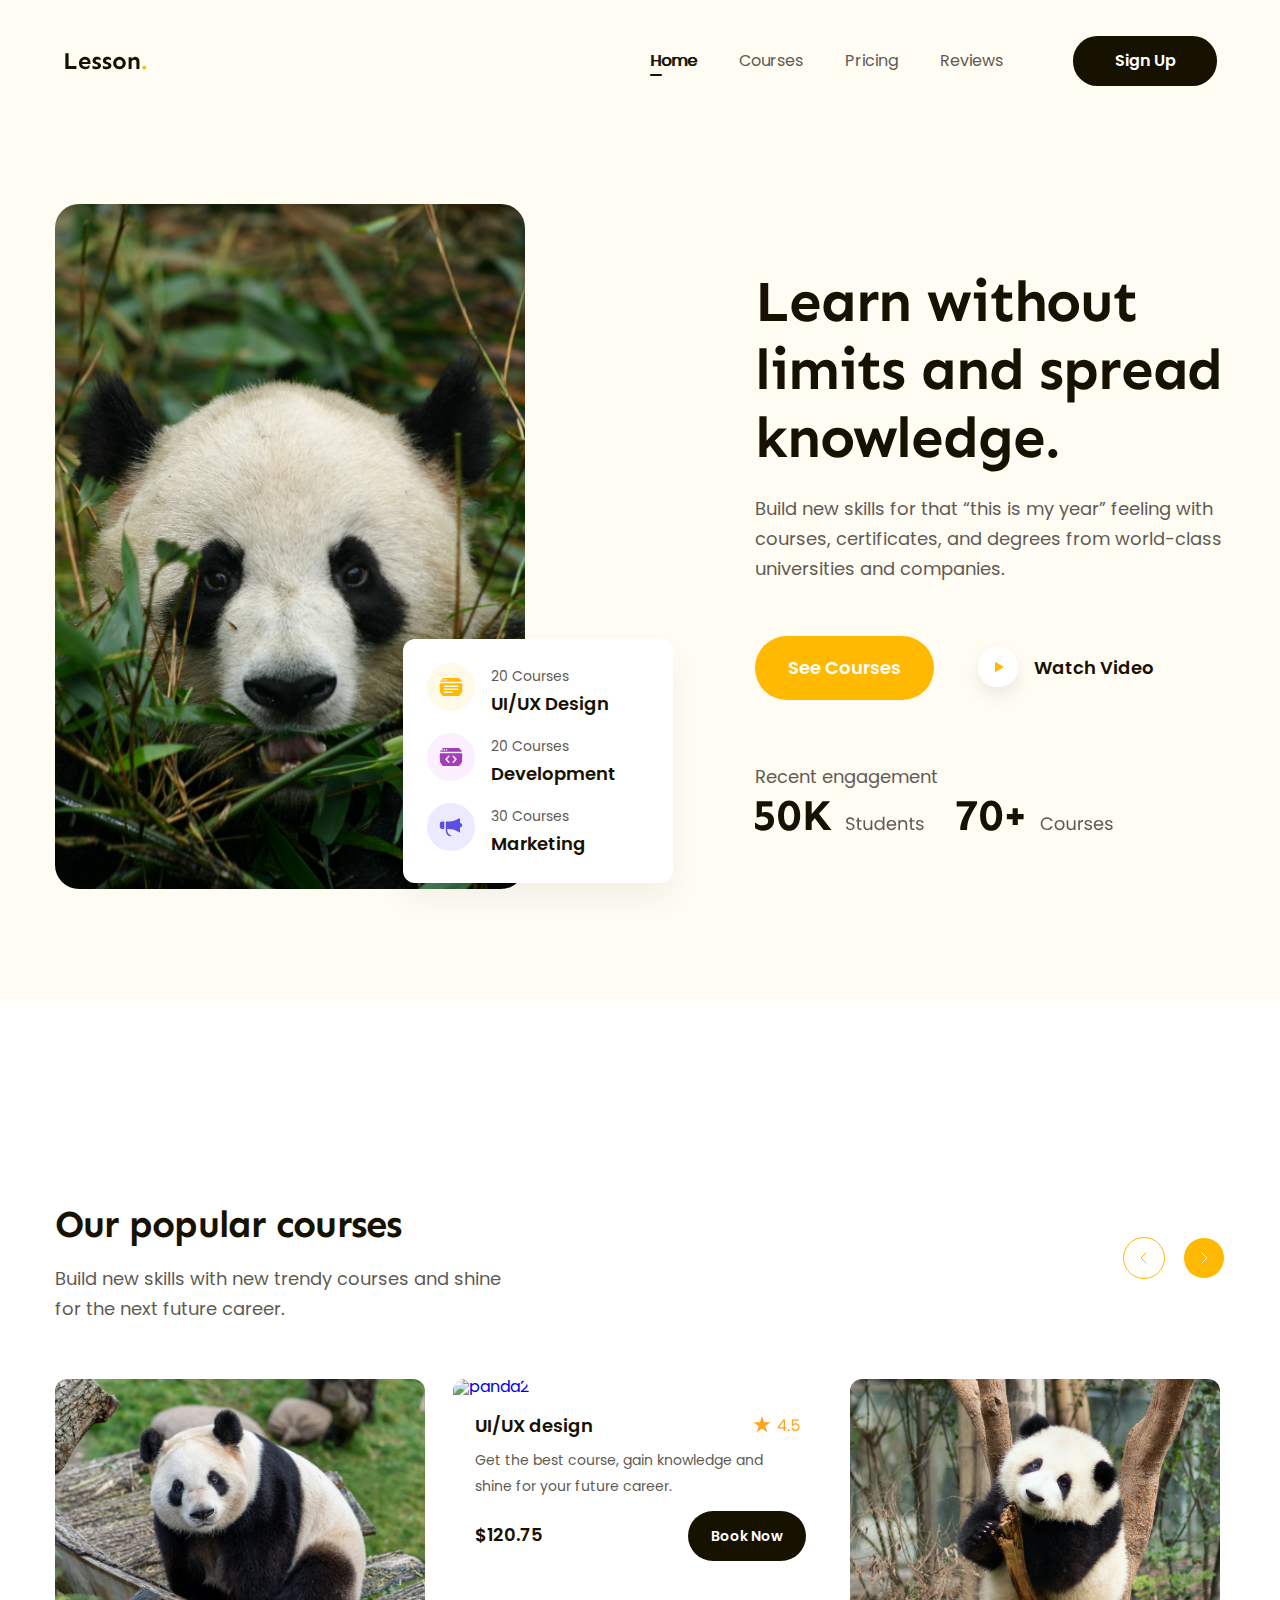
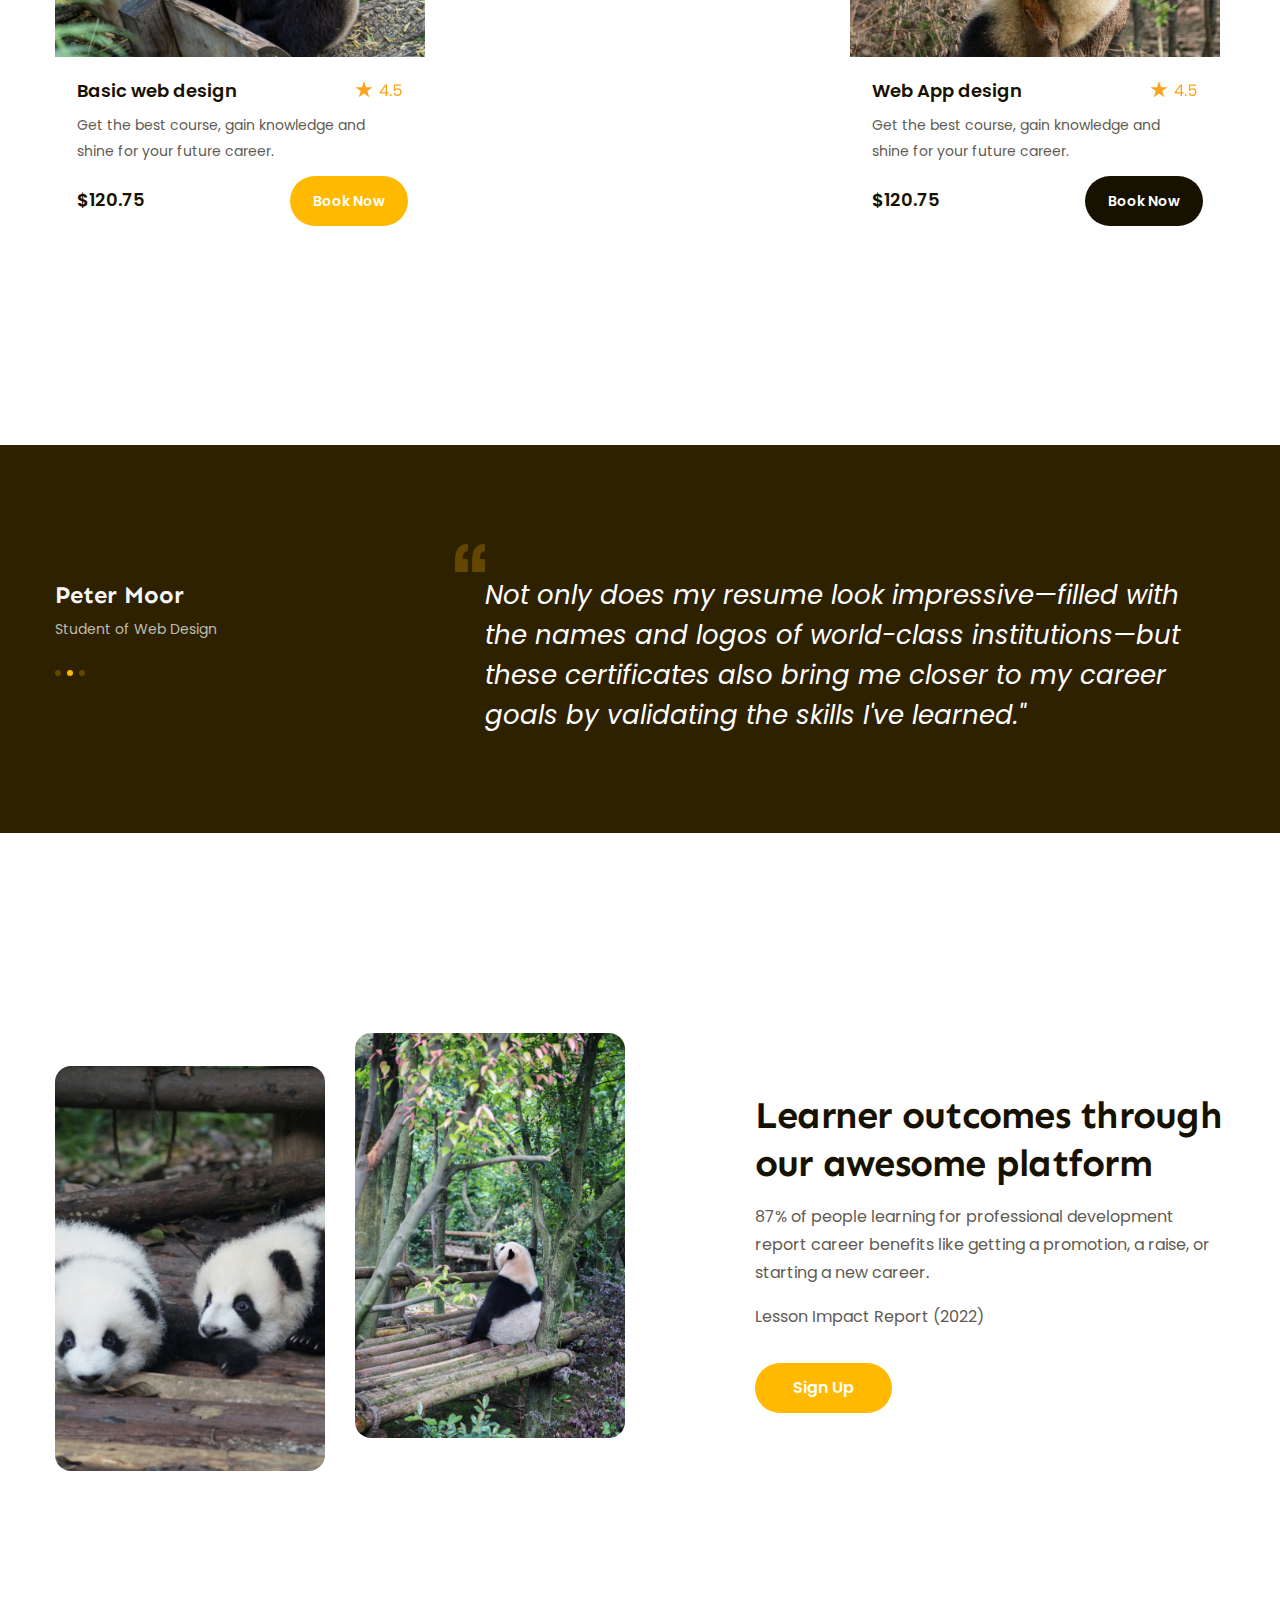
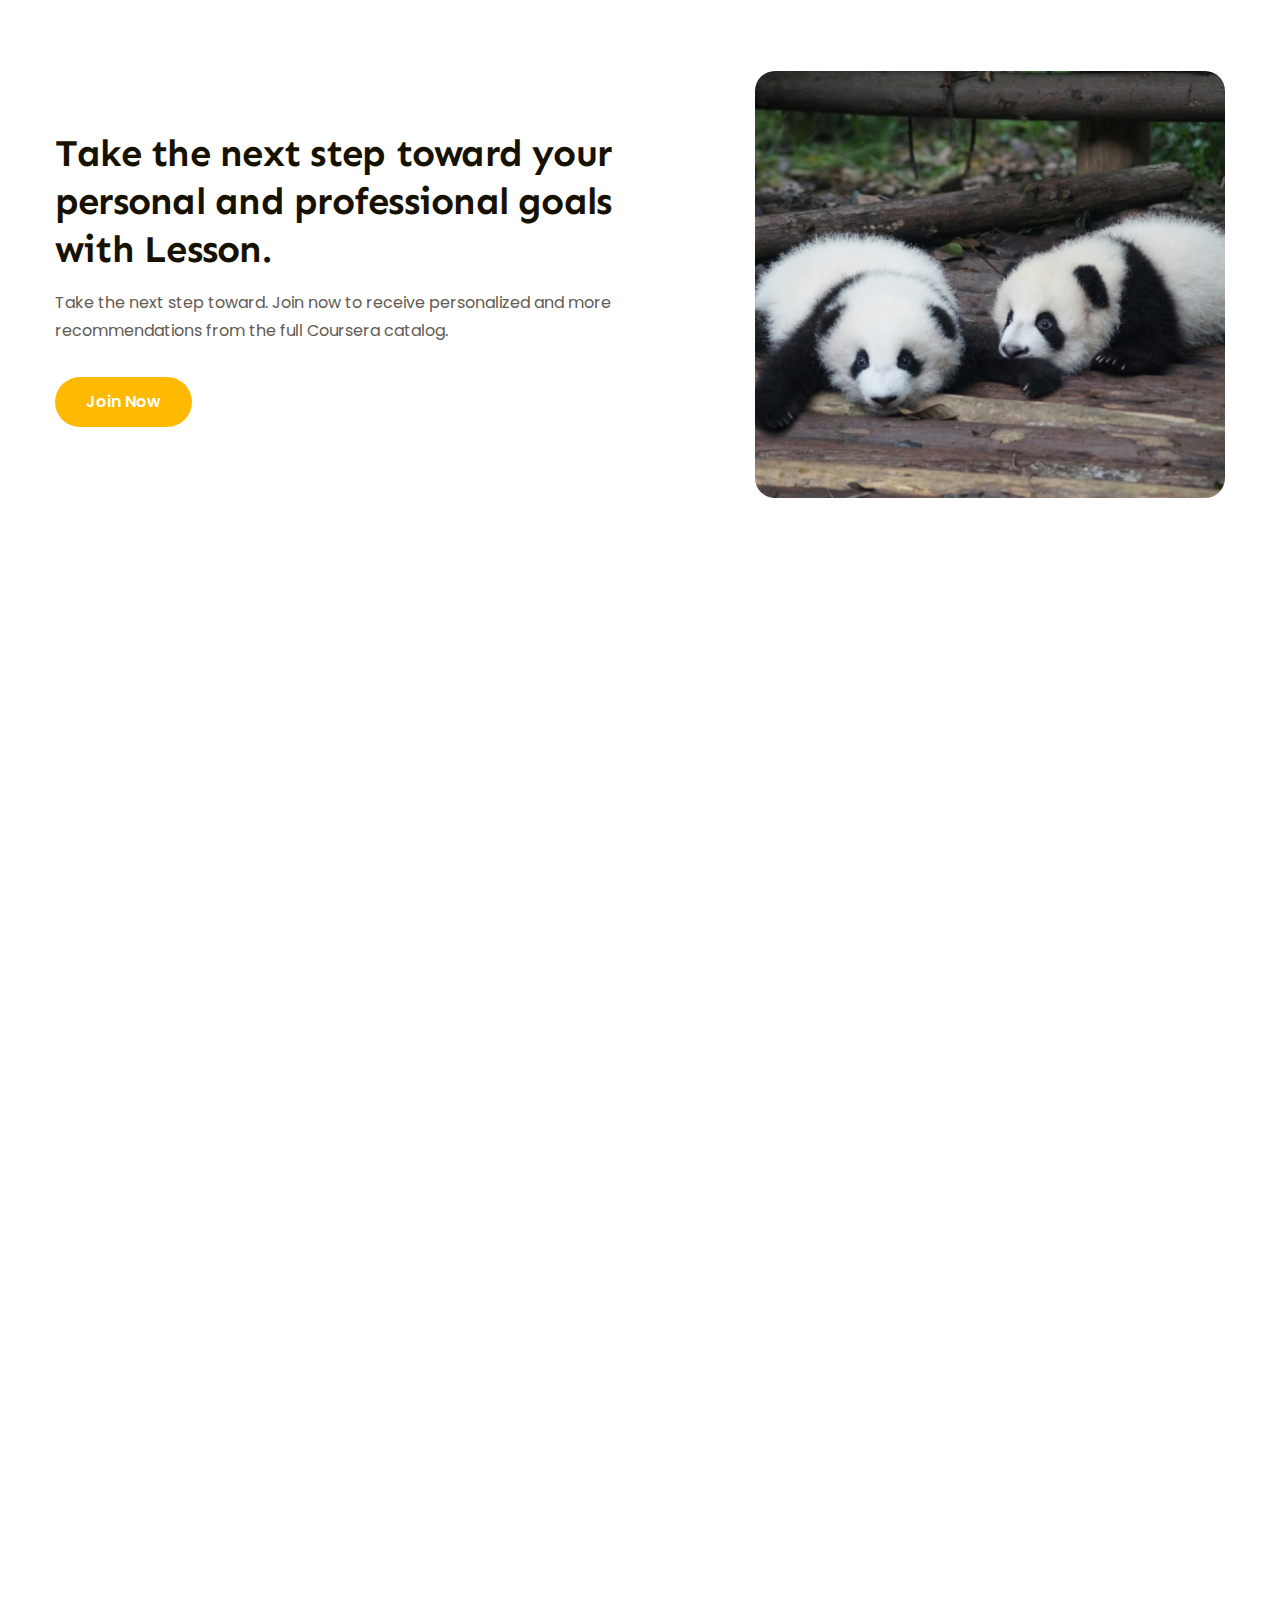
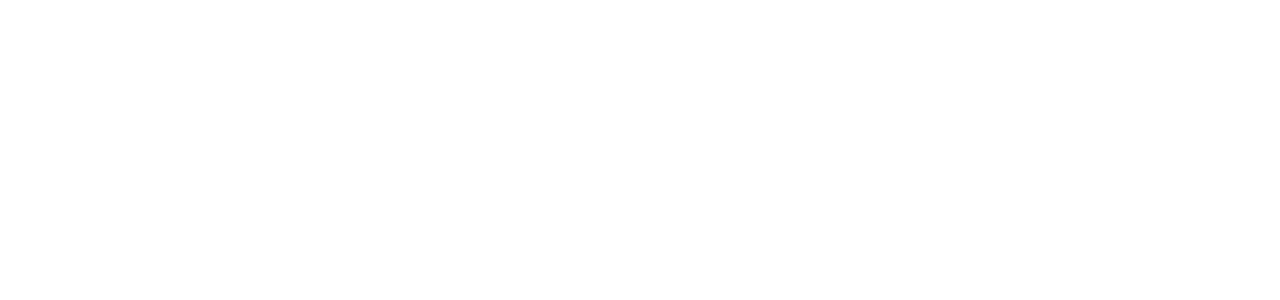
==== index.html @ 4efa41fc "Fix img-panda" ====
<!DOCTYPE html>
<html lang="vi">
  <head>
    <meta charset="UTF-8" />
    <meta name="viewport" content="width=device-width, initial-scale=1.0" />
    <title>My Project 02</title>

    <!-- Reset Css -->
    <link rel="stylesheet" href="./assets/css/reset.css" />

    <!-- Embed font -->

    <link rel="preconnect" href="https://fonts.googleapis.com" />
    <link rel="preconnect" href="https://fonts.gstatic.com" crossorigin />
    <link
      href="https://fonts.googleapis.com/css2?family=Poppins:ital,wght@0,400;0,500;0,600;0,700;1,400&family=Sen:wght@700&display=swap"
      rel="stylesheet"
    />

    <link rel="stylesheet" href="./assets/css/styles.css" />
  </head>

  <body>
    <header class="header fixed">
      <div class="main-content">
        <div class="body">
          <!-- Logo -->
          <img src="./assets/img/Logo.svg" alt="Lesson" class="logo" />

          <!-- Nav -->
          <nav class="nav">
            <ul>
              <li class="active">
                <a href="#Home">Home</a>
              </li>
              <li>
                <a href="#Popular">Courses</a>
              </li>
              <li>
                <a href="#!">Pricing</a>
              </li>
              <li>
                <a href="#!">Reviews</a>
              </li>
            </ul>
          </nav>

          <!-- Call to accitons -->
          <div class="acction">
            <a href="#!" class="btn sign-up-btn">Sign Up</a>
          </div>
        </div>
      </div>
    </header>
    <main style="height: 5000px">
      <div class="hero-wrap">
        <div class="main-content" id="Home">
          <!-- hero -->
          <div class="hero">
            <div class="img-big">
              <img
                src="./assets/img/panda.jpg"
                alt="Learn without limits and spread knowledge"
                class="img"
              />
            </div>

            <div class="info-img-big">
              <div class="around-info">
                <div class="row-info info1">
                  <img
                    src="./assets/img/icon-1.svg"
                    alt="UI/UX Design"
                    class="icon icon1"
                  />
                  <div class="sub-row">
                    <span>20 Courses</span>
                    <div class="sub-title">UI/UX Design</div>
                  </div>
                </div>

                <div class="row-info info2">
                  <img
                    src="./assets/img/icon-2.svg"
                    alt="Development"
                    class="icon icon2"
                  />
                  <div class="sub-row">
                    <span>20 Courses</span>
                    <div class="sub-title">Development</div>
                  </div>
                </div>

                <div class="row-info info3">
                  <img
                    src="./assets/img/icon-3.svg"
                    alt="Marketing"
                    class="icon icon3"
                  />
                  <div class="sub-row">
                    <span>30 Courses</span>
                    <div class="sub-title">Marketing</div>
                  </div>
                </div>
              </div>
            </div>

            <!-- info -->
            <div class="info">
              <h1 class="title">Learn without limits and spread knowledge.</h1>
              <p class="desc">
                Build new skills for that “this is my year” feeling with
                courses, certificates, and degrees from world-class universities
                and companies.
              </p>

              <!-- cta -->
              <div class="cta">
                <div class="btn btn-cta">See Courses</div>
                <a href="#!"
                  ><img
                    src="./assets/img/icon-video.svg"
                    alt="See Courses"
                    class="cta-img"
                  />
                </a>
                <a href="#!" class="cta-video"><span>Watch Video</span></a>
              </div>
              <span class="desc desc-span">Recent engagement</span>
              <div class="report">
                <img src="./assets/img/report50k.svg" alt="report50k" />
                <img src="./assets/img/report70k.svg" alt="report70k" />
              </div>
            </div>
          </div>
        </div>
      </div>

      <!-- Popular -->

      <div class="popular" id="Popular">
        <div class="main-content">
          <div class="header-popular">
            <div class="info">
              <h2 class="sub-title">Our popular courses</h2>
              <p class="desc">
                Build new skills with new trendy courses and shine for the next
                future career.
              </p>
            </div>
            <div class="arrow">
              <img
                class="arrow-left"
                src="./assets/img/arrow-left.svg"
                alt="arrow"
              />
              <img
                class="arrow-right"
                src="./assets/img/arrow-right.svg"
                alt="arrow"
              />
            </div>
          </div>
          <ul class="list-items">
            <li>
              <div class="items">
                <a href="#!" class="img-popular">
                  <img src="./assets/img/panda1.jpg" alt="panda" class="img" />
                </a>
                <div class="info popular-info">
                  <div class="mini-title">
                    <div class="info-start">
                      <div class="info-sub-title">Basic web design</div>
                      <img
                        style="max-width: 48px; max-height: 28px"
                        src="./assets/img/start-number.svg"
                        alt=""
                        class="img"
                      />
                    </div>

                    <p class="desc">
                      Get the best course, gain knowledge and shine for your
                      future career.
                    </p>
                    <div class="cta">
                      <span>$120.75</span>
                      <div class="btn popular-btn panda-first">Book Now</div>
                    </div>
                  </div>
                </div>
              </div>
            </li>

            <!-- Items2 -->
            <li>
              <div class="items">
                <a href="#!" class="img-popular">
                  <img src="./assets/img/panda2.jpg" alt="panda2" class="img" />
                </a>
                <div class="info popular-info">
                  <div class="mini-title">
                    <div class="info-start">
                      <div class="info-sub-title">UI/UX design</div>
                      <img
                        style="max-width: 48px; max-height: 28px"
                        src="./assets/img/start-number.svg"
                        alt=""
                        class="img"
                      />
                    </div>

                    <p class="desc">
                      Get the best course, gain knowledge and shine for your
                      future career.
                    </p>
                    <div class="cta">
                      <span>$120.75</span>
                      <div class="btn popular-btn">Book Now</div>
                    </div>
                  </div>
                </div>
              </div>
            </li>

            <!-- Items3 -->
            <li>
              <div class="items">
                <a href="#!" class="img-popular">
                  <img src="./assets/img/panda3.jpg" alt="panda" class="img" />
                </a>
                <div class="info popular-info">
                  <div class="mini-title">
                    <div class="info-start">
                      <div class="info-sub-title">Web App design</div>
                      <img
                        style="max-width: 48px; max-height: 28px"
                        src="./assets/img/start-number.svg"
                        alt=""
                        class="img"
                      />
                    </div>

                    <p class="desc">
                      Get the best course, gain knowledge and shine for your
                      future career.
                    </p>
                    <div class="cta">
                      <span>$120.75</span>
                      <div class="btn popular-btn">Book Now</div>
                    </div>
                  </div>
                </div>
              </div>
            </li>
          </ul>
        </div>
      </div>

      <!-- Feedback -->
      <div class="feedback">
        <div class="main-content">
          <div class="info">
            <img
              style="max-width: 72px; height: 72px"
              src="./assets/img/avatar-panda.jpg"
              alt=""
              class="avatar"
            />
            <div class="name">Peter Moor</div>
            <div class="sub-name">Student of Web Design</div>
            <img src="./assets/img/vv.svg" alt="vv" class="char" />
          </div>
          <div class="info-feedback">
            <img src="./assets/img/Vector.svg" alt="" class="alone-feedback" />
            <p class="desc">
              Not only does my resume look impressive—filled with the names and
              logos of world-class institutions—but these certificates also
              bring me closer to my career goals by validating the skills I've
              learned."
            </p>
          </div>
        </div>
      </div>

      <!-- Features -->
      <div class="features">
        <div class="main-content">
          <div class="double-img">
            <img
              class="img img1"
              src="./assets/img/sub-panda.jpg"
              alt="panda"
            />
            <img
              class="img img2"
              src="./assets/img/sub-panda2.jpg"
              alt="panda"
            />
          </div>
          <div class="info">
            <h2 class="sub-title">
              Learner outcomes through our awesome platform
            </h2>
            <p class="desc">
              87% of people learning for professional development report career
              benefits like getting a promotion, a raise, or starting a new
              career.
            </p>
            <p class="desc">Lesson Impact Report (2022)</p>
            <div class="btn btn-features">Sign Up</div>
          </div>
        </div>
      </div>

      <!-- Features-reverse -->
      <div class="features features-reverse">
        <div class="main-content">
          <div class="info">
            <h2 class="sub-title">
              Take the next step toward your personal and professional goals
              with Lesson.
            </h2>
            <p class="desc">
              Take the next step toward. Join now to receive personalized and
              more recommendations from the full Coursera catalog.
            </p>
            <div class="btn btn-features">Join Now</div>
          </div>

          <img
            class="img-features-reverse"
            src="./assets/img/sub-panda.jpg"
            alt="panda"
          />
        </div>
      </div>

      <!-- Blog -->
      <div class="blog">
        <div class="main-content">
          <h2 class="sub-title"></h2>
          <p class="desc"></p>
          <div class="list-items">
            <div class="items">
              <img src="" alt="" class="dots" />
            </div>
          </div>
        </div>
      </div>
    </main>
  </body>
</html>
---- assets/css/styles.css ----
* {
  box-sizing: border-box;
}

:root {
  --color-primary: #171100;
}

html,
body {
  scroll-behavior: smooth;
}

html {
  font-size: 62.5%;
}

body {
  font-size: 1.6rem;
  font-family: "Poppins", sans-serif;
}

/* Common - Thành Phần Dùng Chung */
.main-content {
  width: 1170px;
  max-width: calc(100% - 48px);
  margin-left: auto;
  margin-right: auto;
}

a {
  text-decoration: none;
}

.btn {
  display: inline-block;
  padding: 0 16px;
  min-width: 118px;
  line-height: 50px;
  color: #fff;
  text-align: center;
  font-size: 1.6rem;
  font-weight: 600;
  background: #171100;
  border-radius: 24.5px;
}

.btn:hover {
  opacity: 0.9;
}
/* Header */
.header.fixed {
  position: sticky;
  top: -28px;
  z-index: 1;
  height: 100px;
  background: #fffcf4;
  padding-bottom: 10px;
}

.header .body {
  padding: 36px 8px 10px;
  display: flex;
  align-items: center;
}

.nav {
  margin-left: auto;
}

.nav ul {
  display: flex;
}

.nav a {
  position: relative;
  color: #5f5b53;
  font-size: 1.6rem;
  padding: 8px 21px;
}

.nav a:hover,
.nav li.active a {
  /* font-weight: 600; */
  text-shadow: 1px 0 0 currentColor;
  color: #171100;
}

.nav li.active a::before {
  position: absolute;
  display: inline-block;
  bottom: 4px;
  content: "";
  width: 12px;
  height: 2px;
  border-radius: 1px;
  background: #171100;
}
.header .sign-up-btn {
  margin-left: 49px;
  min-width: 144px;
}

/* Hero */
.hero-wrap {
  display: flex;
  justify-content: center;
  align-items: center;
  position: relative;
  height: calc(100vh);
  background: #fffcf4;
}

.hero-wrap .hero {
  display: flex;
  justify-content: space-between;
}

.hero .img-big img {
  width: 470px;
  height: 685px;
  object-fit: cover;
}

.hero .info {
  width: 470px;
  max-width: 470px;
  margin: 64px 0 63px;
}

.hero .info .title {
  color: #171100;
  font-family: Sen;
  font-size: 5.8rem;
  font-weight: 700;
  line-height: 68px; /* 117.241% */
  letter-spacing: -1.16px;
}

.hero .info .desc {
  margin-top: 22px;
  color: #5f5b53;
  font-family: Poppins;
  font-size: 1.8rem;
  font-style: normal;
  font-weight: 400;
  line-height: 30px; /* 166.667% */
}

.hero .info .cta {
  margin: 38px 0 48px 0;
  display: flex;
  align-items: center;
}

.hero .info .cta .btn-cta {
  padding: 17px 33px;
  text-align: center;
  font-size: 1.8rem;
  font-weight: 600;
  line-height: 30px; /* 166.667% */
  border-radius: 32px;
  background: #ffb900;
}

.hero .img-big {
  border-radius: 20px;
}

.info .desc-span {
  margin-top: 48px;
}

.info .cta-img {
  display: inline-block;
  margin-left: 28px;
  margin-top: 17px;
}

.info .cta-video {
  color: #171100;
  font-family: Poppins;
  font-size: 1.8rem;
  font-weight: 600;
}

.info .report {
  margin-top: 8px;
}

.info .report img:last-child {
  margin-left: 28px;
}

.hero .img-big img {
  position: relative;
  border-radius: 24px;
}

.hero .info-img-big {
  display: block;
  position: absolute;
  bottom: 13%;
  left: 31.5%;
  width: 270px;
  height: 244px;
  border-radius: 12px;
  background: #fff;
  box-shadow: 0px 16px 32px 0px rgba(0, 0, 0, 0.05);
}

.info-img-big .icon {
  max-width: 48px;
  max-height: 48px;
  padding: 12px;
  background: #fff;
  border-radius: 50%;
  margin-right: 16px;
}

.around-info .row-info {
  display: flex;
  align-content: space-between;
  flex-direction: row;
  max-width: 188px;
}

.around-info .row-info.info1 {
  margin-bottom: 14px;
}

.around-info .row-info.info2 {
  margin-bottom: 14px;
}

.row-info.sound-row {
  padding-bottom: 24px;
}

.around-info {
  margin: 24px 58px 24px 24px;
}

.info-img-big .sub-row {
  color: #5f5b53;
  font-size: 1.4rem;
  font-weight: 400;
  line-height: 26px; /* 185.714% */
}

.info-img-big .sub-title {
  color: #171100;
  font-size: 1.8rem;
  font-weight: 600;
  line-height: 30px; /* 166.667% */
}

.around-info .icon1 {
  background: #fff9e8;
}

.around-info .icon2 {
  background: #fcefff;
}

.around-info .icon3 {
  background: #ebeaff;
}

/* ==== Popular === */
.popular {
  margin-top: 200px;
}

.popular .main-content {
  height: 645px;
}

.popular .header-popular {
  position: relative;
  display: flex;
  justify-content: space-between;
}

.header-popular .info {
  width: 458px;
  max-width: 458px;
}

.header-popular .sub-title {
  color: #171100;
  font-family: Sen;
  font-size: 3.8rem;
  font-style: normal;
  font-weight: 700;
  line-height: 48px; /* 126.316% */
  letter-spacing: -0.76px;
}

.header-popular .desc {
  margin-top: 16px;
  color: #5f5b53;
  font-size: 1.8rem;
  font-style: normal;
  font-weight: 400;
  line-height: 30px; /* 166.667% */
}

.popular .arrow {
  position: absolute;
  bottom: 42px;
  right: 0;
}

.popular .arrow img {
  padding: 13px 16px;
  border-radius: 50%;
}

.popular .arrow-left {
  border: 1px solid #ffb900;
}

.popular .arrow-right {
  margin-left: 14px;
  border: 1px solid #fff;
  background: #ffb900;
}

.popular .list-items {
  width: 1170px;
  display: flex;
  justify-content: space-between;
  margin-top: 55px;
}

.popular .items img {
  width: 370px;
  height: 278px;
  object-fit: cover;
  border-radius: 12px 12px 0px 0px;
}

.popular-info {
  padding: 16px 22px 22px;
}

.popular .mini-content {
  color: #171100;
  font-size: 1.8rem;
  font-weight: 600;
  line-height: 30px; /* 166.667% */
}

.popular-info .desc {
  margin-top: 6px;
  width: 326px;
  height: 52px;
  max-width: 326px;
  color: #5f5b53;
  font-size: 1.4rem;
  font-weight: 400;
  line-height: 26px; /* 185.714% */
}

.popular-info .cta {
  margin-top: 12px;
}

.popular-info .cta .panda-first {
  background: #ffb900;
}

.popular-info .popular-btn {
  padding: 12px 0;
  margin-left: 141px;
  color: #fff;
  text-align: center;
  font-size: 1.4rem;
  font-weight: 600;
  line-height: 26px; /* 185.714% */
  border-radius: 25px;
  background: #171100;
}

.popular-info .cta span {
  color: #171100;
  font-size: 1.8rem;
  font-weight: 600;
  line-height: 30px; /* 166.667% */
}

.popular-info .info-start {
  margin-left: 0;
  margin-right: 0;
  position: relative;
  width: 326px;
  max-width: 326px;
  display: flex;
  justify-content: space-between;
}

.popular-info .info-start img {
  position: absolute;
  right: 0;
}

.popular-info .info-sub-title {
  color: #171100;
  font-size: 1.8rem;
  font-weight: 600;
  line-height: 30px; /* 166.667% */
}

/* ==== Feedback === */
.feedback {
  margin-top: 200px;
  background: #2e2100;
  height: 388px;
  display: flex;
  justify-content: center;
  align-items: center;
}

.feedback .avatar {
  object-fit: cover;
  border-radius: 50%;
}

.feedback .main-content {
  display: flex;
  justify-content: space-between;
}

.feedback .main-content .name {
  margin-top: 18px;
  color: #f7f7f7;
  font-family: Sen;
  font-size: 2.4rem;
  font-weight: 700;
  line-height: 34px; /* 141.667% */
}

.feedback .main-content .sub-name {
  margin-top: 4px;
  color: #bfbcb2;
  font-size: 1.4rem;
  font-weight: 400;
  line-height: 26px; /* 185.714% */
}

.feedback .main-content .desc {
  width: 740px;
  max-width: 740px;
  margin-left: 30px;
  font-family: Poppins;
  color: #fff;
  font-size: 2.6rem;
  font-style: italic;
  font-weight: 400;
  line-height: 40px; /* 153.846% */
}

.feedback .main-content .char {
  margin-top: 28px;
}

/* === features === */

.features {
  margin-top: 200px;
}

.features .main-content {
  display: flex;
  justify-content: space-between;
}

.features .double-img {
  display: flex;
  width: 570px;
  max-width: 570px;
  height: 438px;
  position: relative;
}

.features .double-img .img1 {
  position: relative;
  position: absolute;
  left: 0;
  bottom: 0;
}

.features .double-img .img2 {
  position: absolute;
  right: 0;
  top: 0;
}

.features .double-img .img {
  width: 270px;
  max-width: 270px;
  height: 405px;
  object-fit: cover;
  border-radius: 16px;
}

.features .sub-title {
  margin-top: 58px;
  width: 470px;
  max-width: 470px;
  color: #171100;
  font-family: Sen;
  font-size: 3.8rem;
  font-weight: 700;
  line-height: 48px; /* 126.316% */
  letter-spacing: -0.76px;
}

.features .desc {
  margin-top: 16px;
  width: 458px;
  color: #5f5b53;
  font-size: 1.6rem;
  font-weight: 400;
  line-height: 28px; /* 175% */
}

.features .btn-features {
  width: 137px;
  margin-top: 32px;
  border-radius: 26px;
  background: #ffb900;
}

/* features-reverse */
.features-reverse .info .sub-title,
.features-reverse .desc {
  width: 570px;
  max-width: 570px;
}

.features-reverse .btn {
  margin-bottom: 71px;
}

.features .img-features-reverse {
  width: 470px;
  max-width: 470px;
  object-fit: cover;
  border-radius: 20px;
}
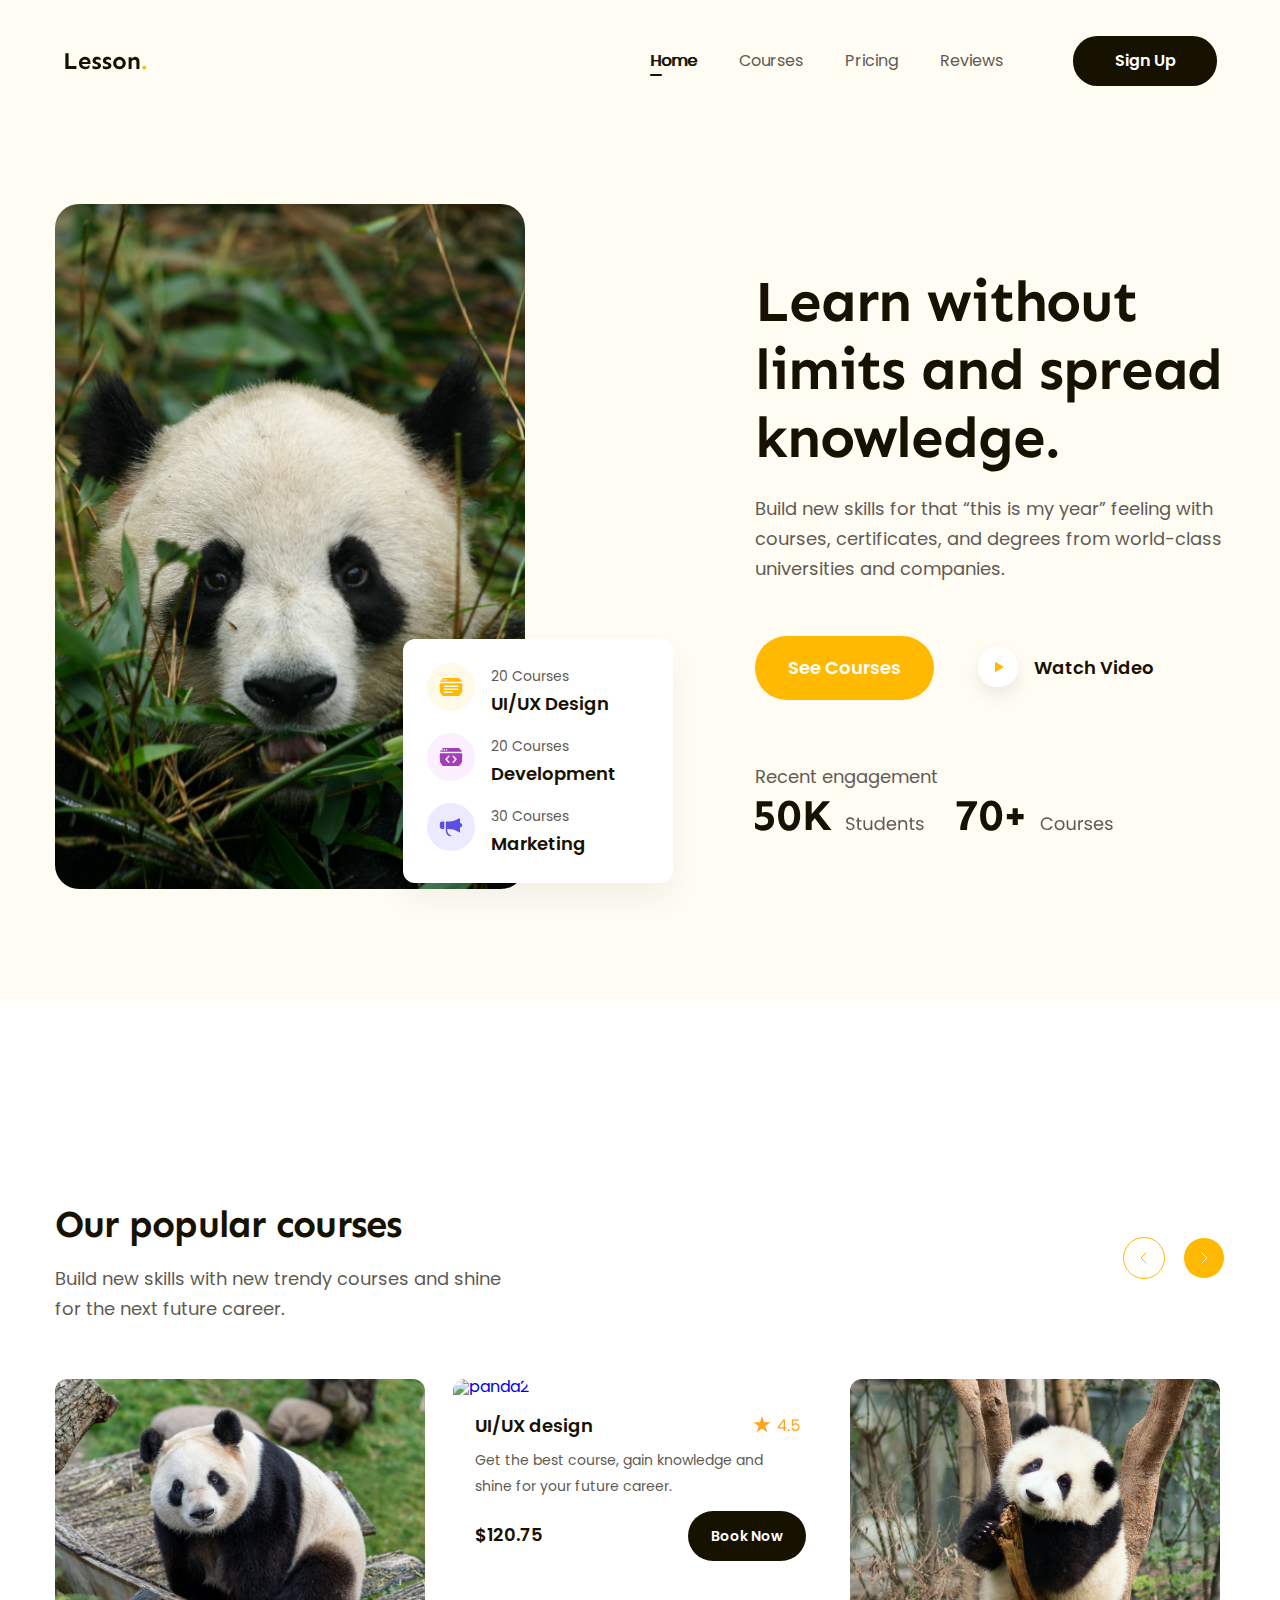
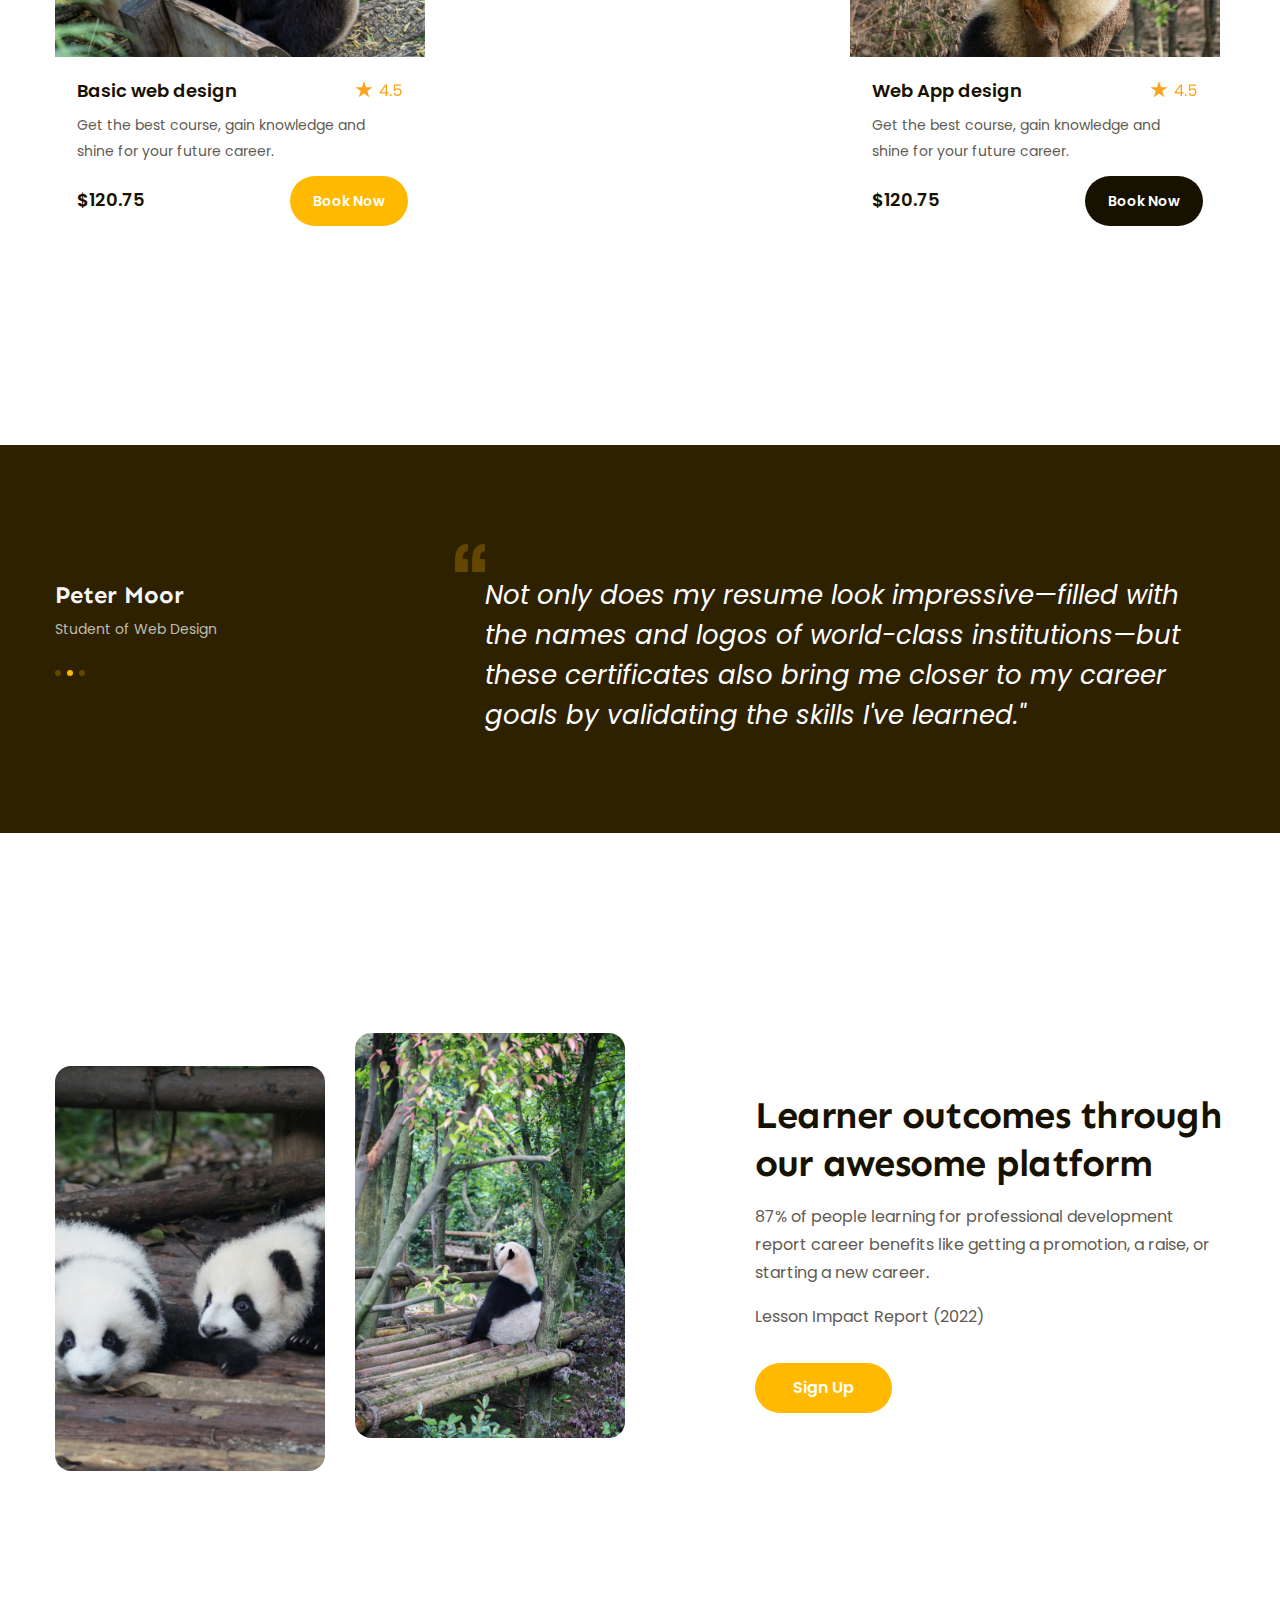
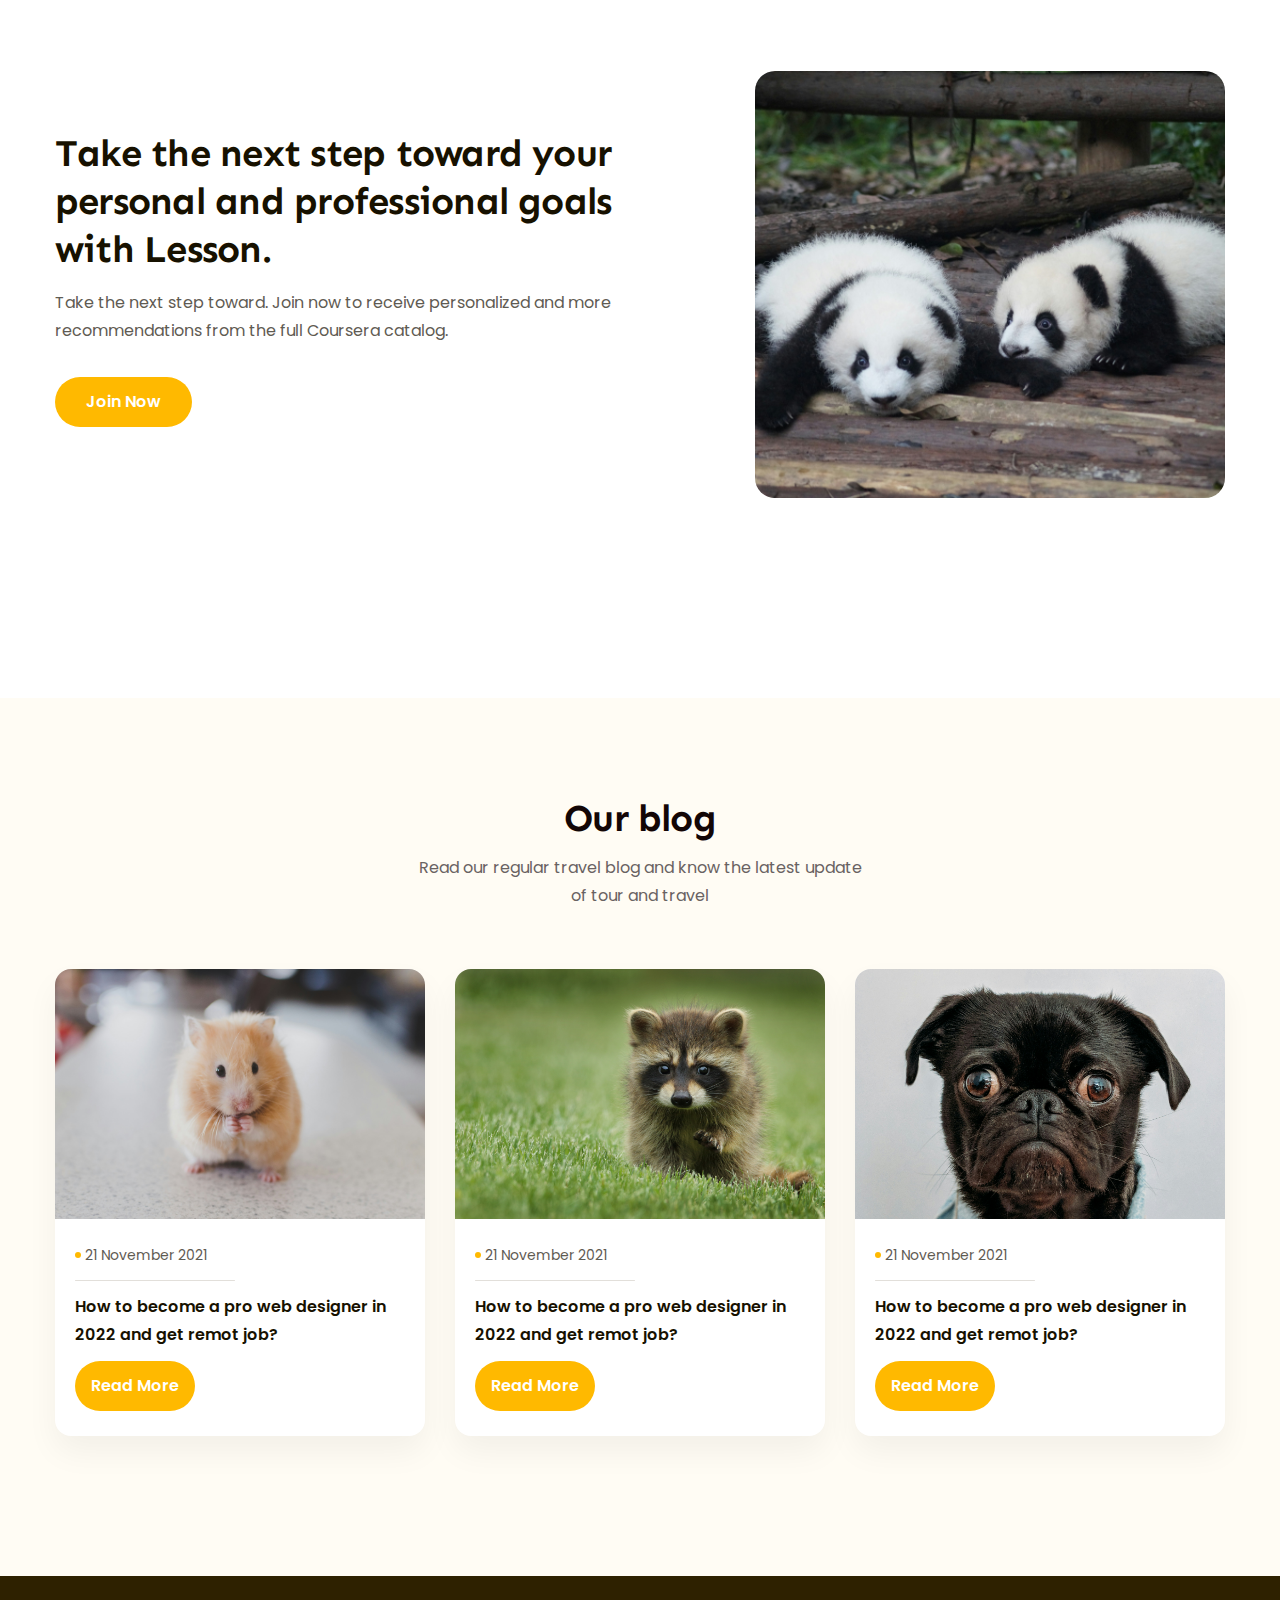
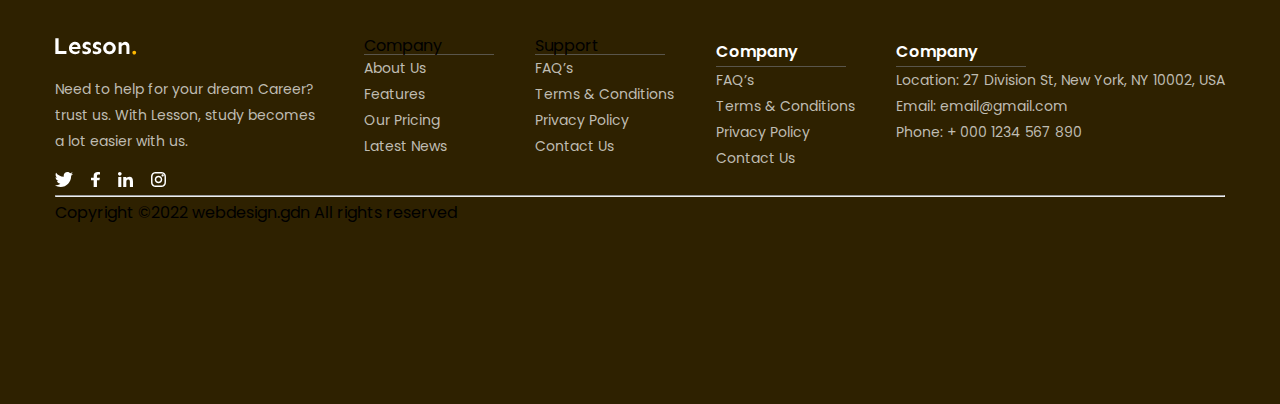
==== commit c1947515: "Create-Blog & Start-Create-Footer" ====
--- a/index.html
+++ b/index.html
@@ -339,15 +339,174 @@
       <!-- Blog -->
       <div class="blog">
         <div class="main-content">
-          <h2 class="sub-title"></h2>
-          <p class="desc"></p>
+          <div class="title">
+            <h2 class="sub-title">Our blog</h2>
+            <p class="desc">
+              Read our regular travel blog and know the latest update of tour
+              and travel
+            </p>
+          </div>
           <div class="list-items">
             <div class="items">
-              <img src="" alt="" class="dots" />
-            </div>
-          </div>
-        </div>
-      </div>
+              <img src="./assets/img/mouse.jpg" alt="Our blog" class="dots" />
+              <div class="info">
+                <div class="times">
+                  <div class="first-time"></div>
+                  <div class="time">21 November 2021</div>
+                </div>
+                <div class="rectangle"></div>
+                <p class="desc">
+                  How to become a pro web designer in 2022 and get remot job?
+                </p>
+                <div class="btn">Read More</div>
+              </div>
+            </div>
+
+            <!-- item2 -->
+            <div class="items">
+              <img src="./assets/img/CatBear.jpg" alt="Our blog" class="dots" />
+              <div class="info">
+                <div class="times">
+                  <div class="first-time"></div>
+                  <div class="time">21 November 2021</div>
+                </div>
+                <div class="rectangle"></div>
+                <p class="desc">
+                  How to become a pro web designer in 2022 and get remot job?
+                </p>
+                <div class="btn">Read More</div>
+              </div>
+            </div>
+
+            <!-- items3 -->
+            <div class="items">
+              <img src="./assets/img/dog.jpg" alt="Our blog" class="dots" />
+              <div class="info">
+                <div class="times">
+                  <div class="first-time"></div>
+                  <div class="time">21 November 2021</div>
+                </div>
+                <div class="rectangle"></div>
+                <p class="desc">
+                  How to become a pro web designer in 2022 and get remot job?
+                </p>
+                <div class="btn">Read More</div>
+              </div>
+            </div>
+          </div>
+          <div class="dots">
+            <div class="dot"></div>
+            <div class="dot"></div>
+            <div class="dot"></div>
+          </div>
+        </div>
+      </div>
+
+      <!-- Footer -->
+      <footer class="footer">
+        <div class="main-content">
+          <div class="big-info">
+            <div class="info">
+              <img src="./assets/img/Logo-white.svg" alt="" class="logo" />
+              <p class="desc">
+                Need to help for your dream Career? trust us. With Lesson, study
+                becomes a lot easier with us.
+              </p>
+              <div class="contact">
+                <img src="./assets/img/Twitter.svg" alt="Twitter" class="img" />
+                <img
+                  src="./assets/img/Facebook.svg"
+                  alt="Facebook"
+                  class="img"
+                />
+                <img
+                  src="./assets/img/Linkedin.svg"
+                  alt="Linkedin"
+                  class="img"
+                />
+                <img
+                  src="./assets/img/Instagram.svg"
+                  alt="Instagram"
+                  class="img"
+                />
+              </div>
+            </div>
+            <div class="company">
+              <h2>Company</h2>
+              <ul class="list-items">
+                <div class="rectangle"></div>
+                <li>
+                  <a href="#!">About Us</a>
+                </li>
+                <li>
+                  <a href="#!">Features</a>
+                </li>
+                <li>
+                  <a href="#!">Our Pricing</a>
+                </li>
+                <li>
+                  <a href="#!">Latest News</a>
+                </li>
+              </ul>
+            </div>
+
+            <!-- list-items2 -->
+            <div class="support">
+              <h2>Support</h2>
+              <ul class="list-items">
+                <div class="rectangle"></div>
+                <li>
+                  <a href="#!">FAQ’s</a>
+                </li>
+                <li>
+                  <a href="#!">Terms & Conditions</a>
+                </li>
+                <li>
+                  <a href="#!">Privacy Policy</a>
+                </li>
+                <li>
+                  <a href="#!">Contact Us</a>
+                </li>
+              </ul>
+            </div>
+            <ul class="list-items">
+              <span>Company</span>
+              <div class="rectangle"></div>
+              <li>
+                <a href="#!">FAQ’s</a>
+              </li>
+              <li>
+                <a href="#!">Terms & Conditions</a>
+              </li>
+              <li>
+                <a href="#!">Privacy Policy</a>
+              </li>
+              <li>
+                <a href="#!">Contact Us</a>
+              </li>
+            </ul>
+
+            <!-- list-items3 -->
+            <ul class="list-items">
+              <span>Company</span>
+              <div class="rectangle"></div>
+              <li>
+                <a href="#!"
+                  >Location: 27 Division St, New York, NY 10002, USA</a
+                >
+              </li>
+              <li>
+                <a href="#!">Email: email@gmail.com</a>
+              </li>
+              <li>
+                <a href="#!">Phone: + 000 1234 567 890</a>
+              </li>
+            </ul>
+          </div>
+          <hr />
+          <div>Copyright ©2022 webdesign.gdn All rights reserved</div>
+        </div>
+      </footer>
     </main>
   </body>
 </html>
--- a/assets/css/styles.css
+++ b/assets/css/styles.css
@@ -328,6 +328,7 @@
 }
 
 .popular .list-items {
+  margin-top: 55px;
   width: 1170px;
   display: flex;
   justify-content: space-between;
@@ -550,3 +551,191 @@
   object-fit: cover;
   border-radius: 20px;
 }
+
+/* Blog */
+
+.blog {
+  margin-top: 200px;
+  height: 878px;
+  background: #fffcf4;
+}
+
+.blog .main-content {
+  padding: 96px 0;
+  width: 1170px;
+  height: 686px;
+}
+
+.blog .main-content .title {
+  display: block;
+  width: 448px;
+  height: 120px;
+  margin: 0 auto 0;
+}
+
+.blog .title .sub-title {
+  color: #130606;
+  text-align: center;
+  font-family: Sen;
+  font-size: 3.8rem;
+  font-weight: 700;
+  line-height: 48px; /* 126.316% */
+  letter-spacing: -0.76px;
+}
+
+.blog .title .desc {
+  margin-top: 12px;
+  color: #696262;
+  text-align: center;
+  font-size: 1.6rem;
+  font-weight: 400;
+  line-height: 28px; /* 175% */
+}
+
+.blog .main-content .title .sub-title {
+}
+.blog .list-items {
+  display: flex;
+  justify-content: space-between;
+  margin-top: 55px;
+}
+
+.blog .items {
+  border-radius: 16px;
+  background: #fff;
+  box-shadow: 0px 16px 32px 0px rgba(0, 0, 0, 0.05);
+  width: 370px;
+  height: 467px;
+}
+
+.blog .items img {
+  width: 370px;
+  height: 250px;
+  object-fit: cover;
+  border-radius: 16px 16px 0px 0px;
+}
+
+.blog .info {
+  margin: 20px 20px 28px 20px;
+}
+
+.blog .info .rectangle {
+  margin-top: 12px;
+  width: 160px;
+  height: 1px;
+  border-radius: 0.5px;
+  background: #e2dfda;
+}
+
+.blog .info .items {
+  color: #5f5b53;
+  font-size: 1.4rem;
+  font-weight: 400;
+  line-height: 26px; /* 185.714% */
+}
+
+.blog .times .time {
+  color: #5f5b53;
+  font-size: 1.4rem;
+  font-weight: 400;
+  line-height: 26px; /* 185.714% */
+}
+
+.blog .info .times {
+  display: flex;
+  align-items: center;
+}
+
+.blog .info .first-time {
+  margin-right: 4px;
+  width: 6px;
+  height: 6px;
+  background: #ffb900;
+  border-radius: 50%;
+}
+
+.blog .info .desc {
+  margin-top: 12px;
+  color: #171100;
+  font-weight: 600;
+  line-height: 28px; /* 175% */
+}
+
+.blog .info .btn {
+  margin-top: 12px;
+  border-radius: 25px;
+  background: #ffb900;
+}
+
+.blog .dost {
+  width: 30px;
+  height: 6px;
+  background-color: rebeccapurple;
+}
+
+.blog .dost .dot {
+  width: 6px;
+  height: 6px;
+  background: red;
+}
+
+/* Footer */
+.footer {
+  height: 428px;
+  background: #2e2100;
+  display: flex;
+  justify-content: center;
+  align-items: center;
+}
+
+.footer .main-content {
+  height: 304px;
+  margin: auto auto;
+}
+
+.footer .main-content hr {
+  width: 1170px;
+  height: 1px;
+  background: #59554b;
+}
+
+.footer .big-info {
+  display: flex;
+  justify-content: space-between;
+}
+
+.footer .info .desc {
+  margin-top: 18px;
+  width: 267px;
+  color: #bfbcb2;
+  font-size: 1.4rem;
+  font-weight: 400;
+  line-height: 26px; /* 185.714% */
+}
+
+.footer .contact {
+  margin-top: 18px;
+  width: 111px;
+  display: flex;
+  justify-content: space-between;
+}
+
+.footer .list-items .rectangle {
+  width: 130px;
+  height: 1px;
+  background: #59554b;
+}
+
+.footer .list-items span {
+  color: #fff;
+  font-size: 1.6rem;
+  font-weight: 600;
+  line-height: 28px; /* 175% */
+}
+
+.footer .list-items li a {
+  color: #bfbcb2;
+  font-size: 1.4rem;
+  font-weight: 400;
+  line-height: 26px; /* 185.714% */
+}
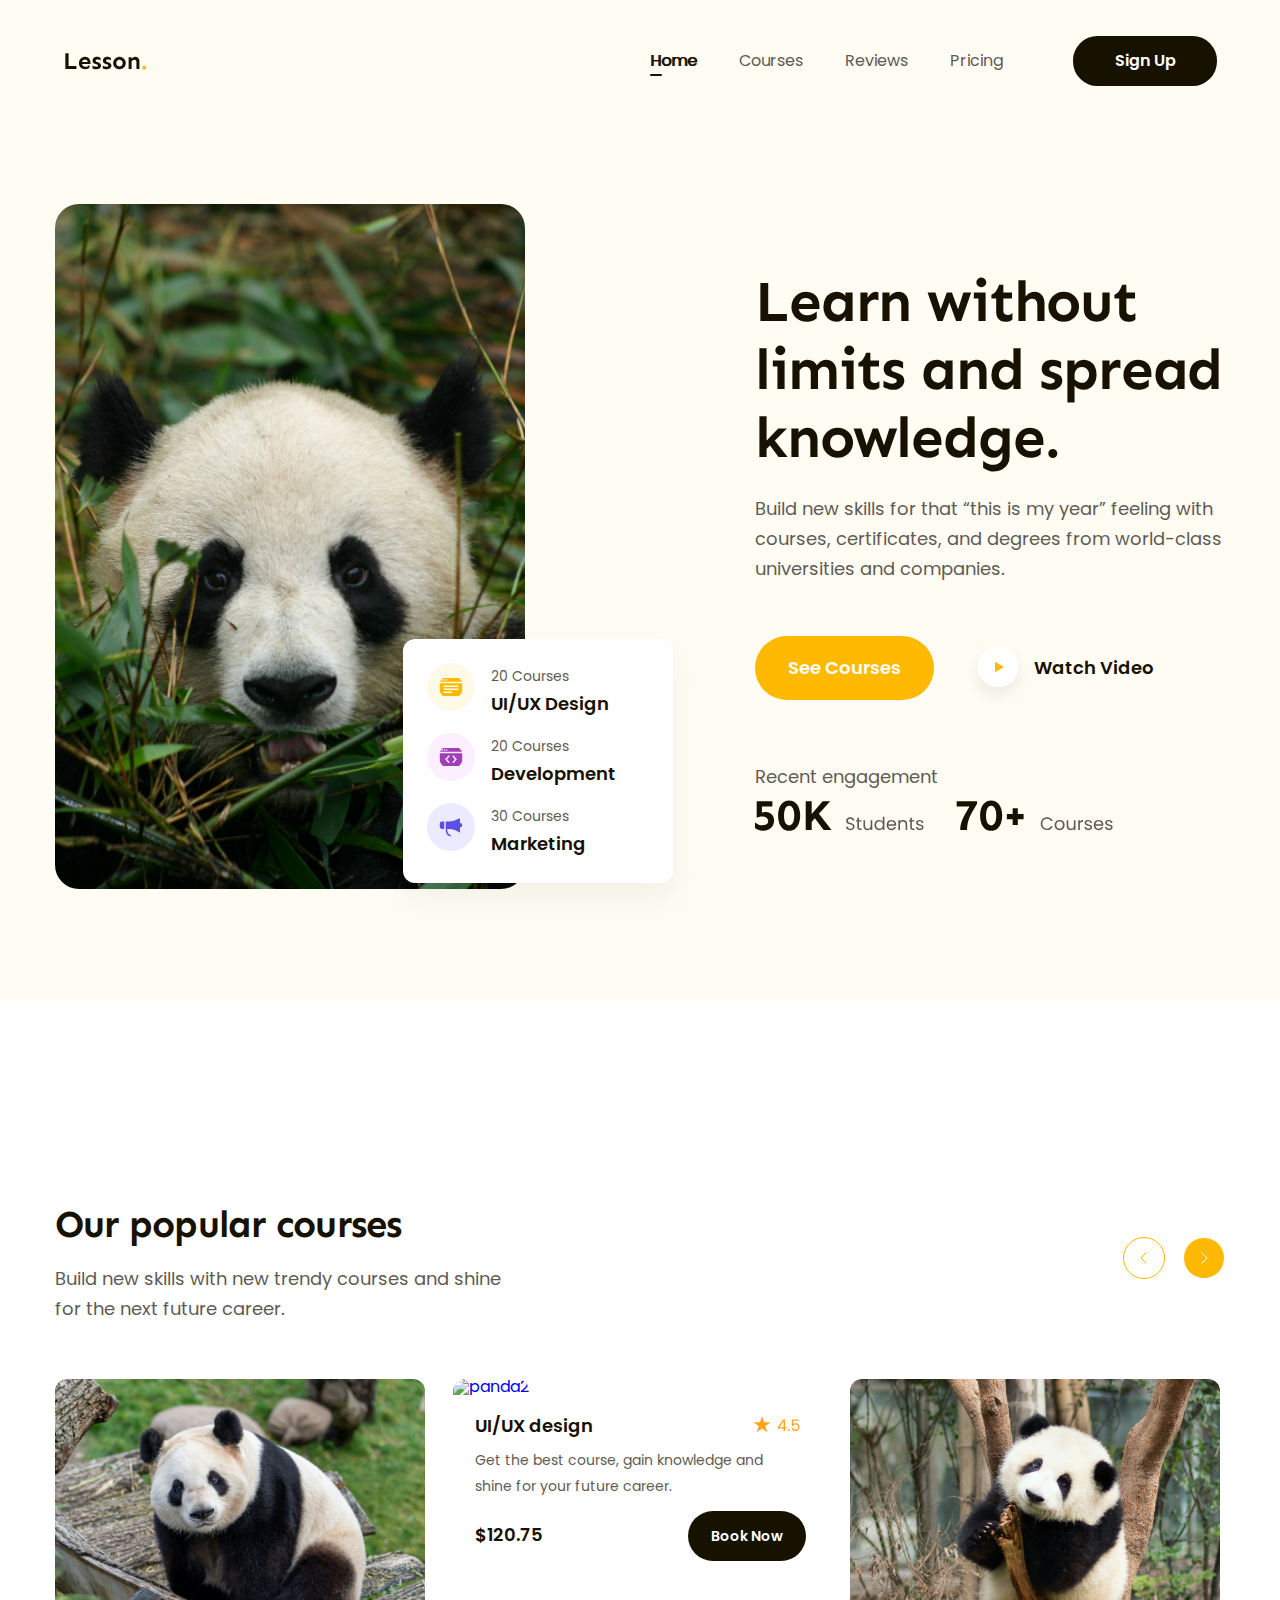
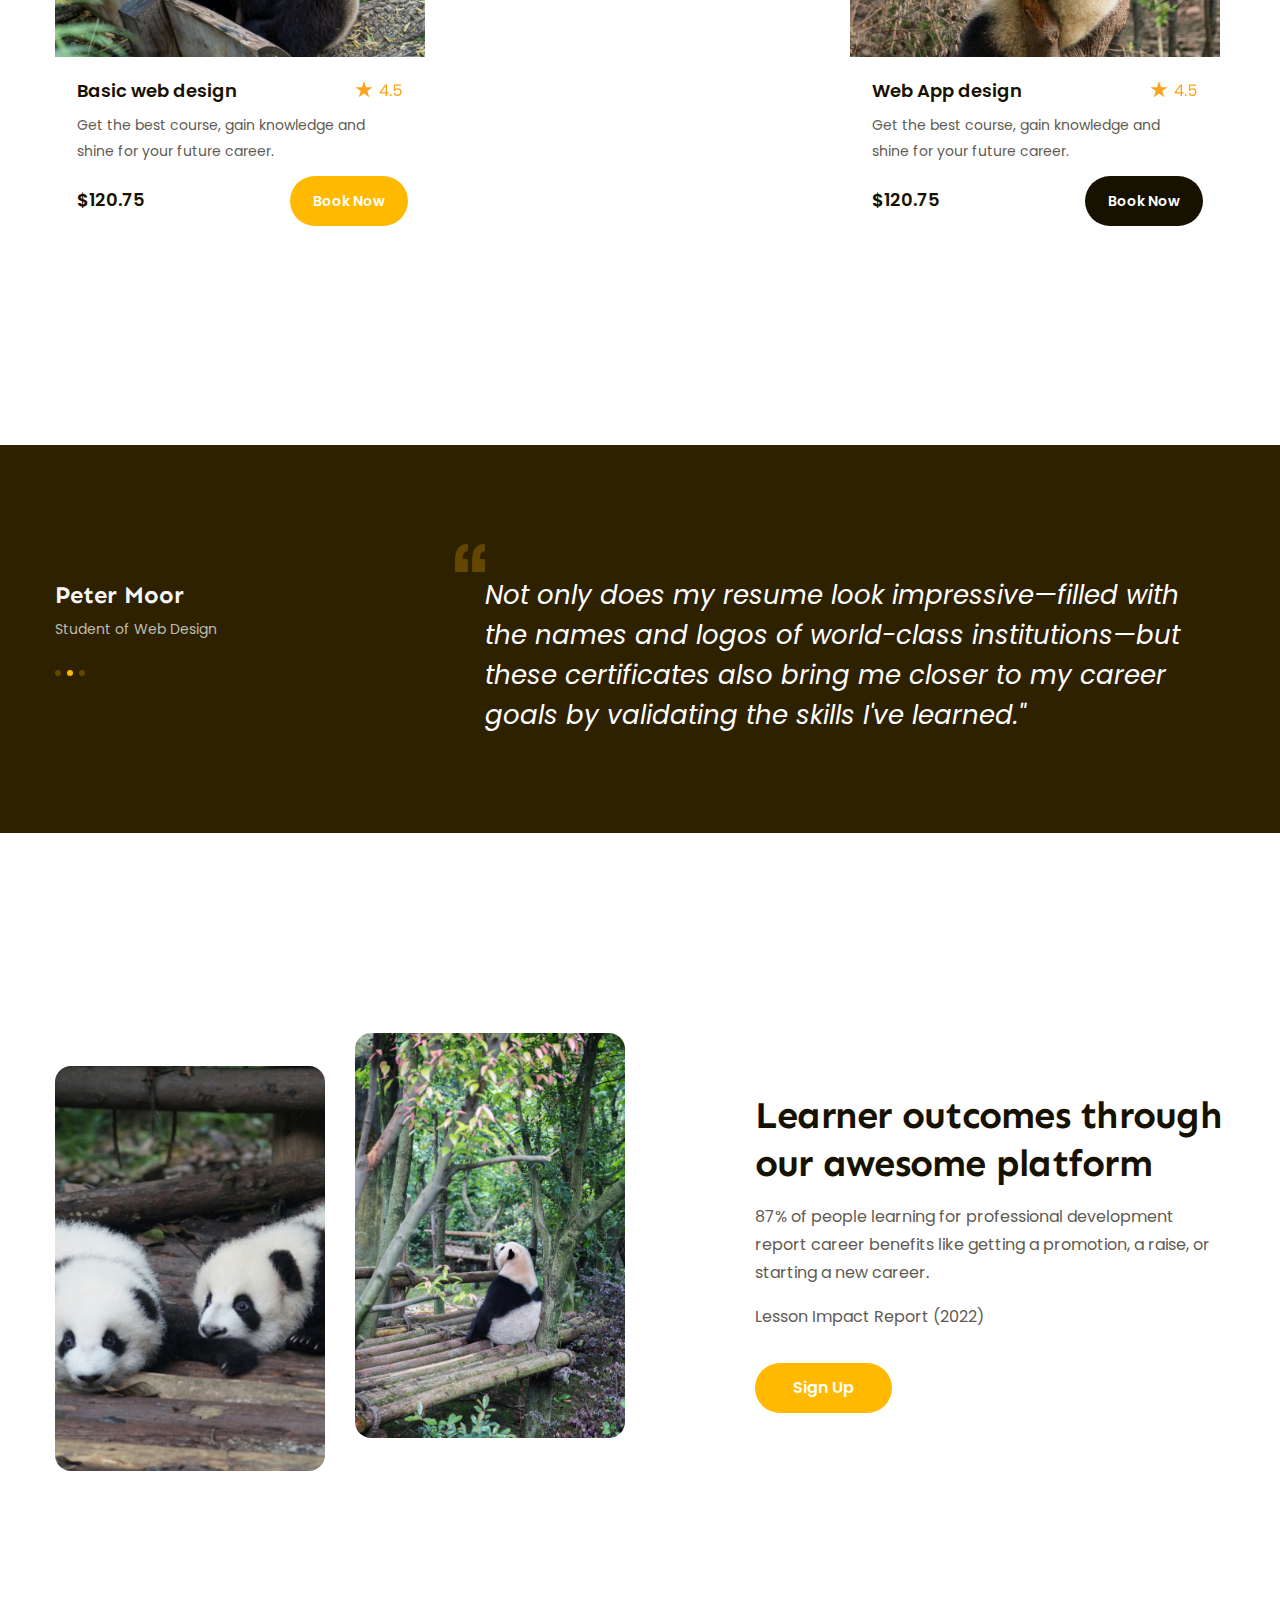
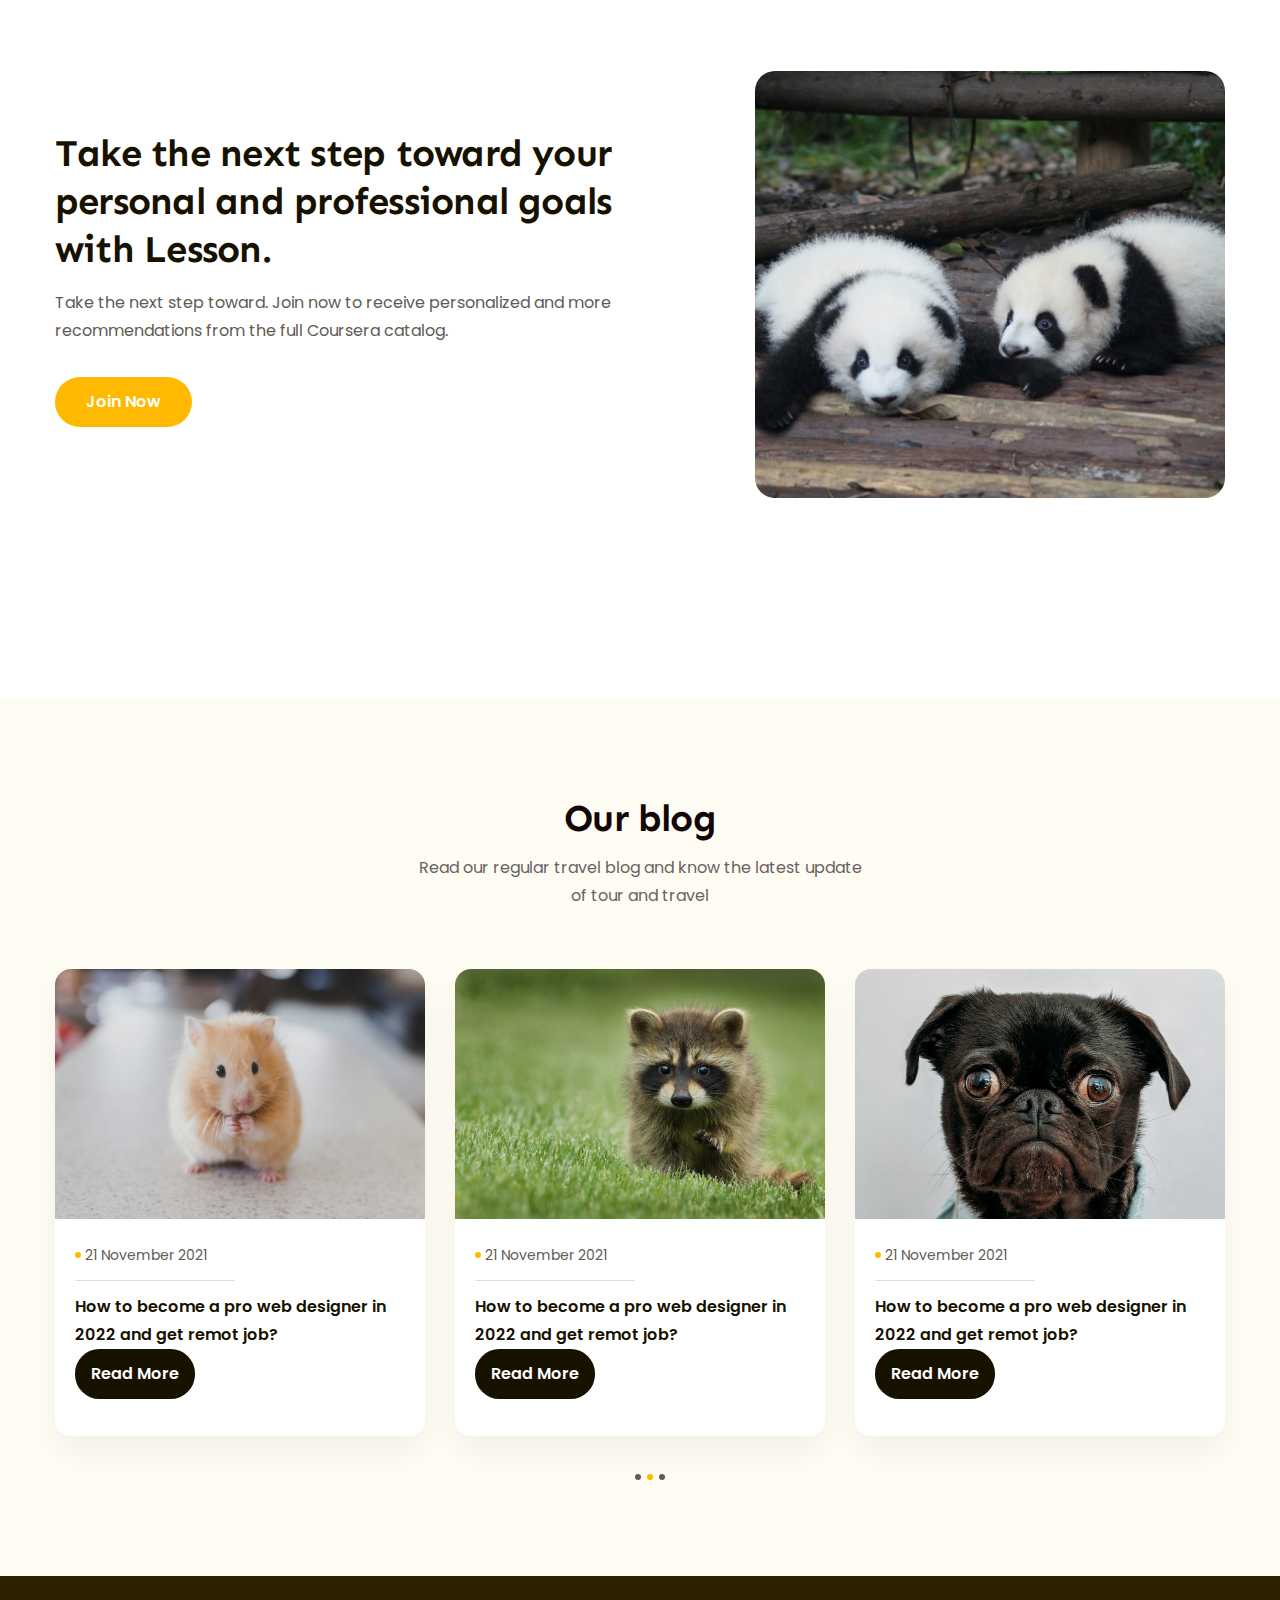
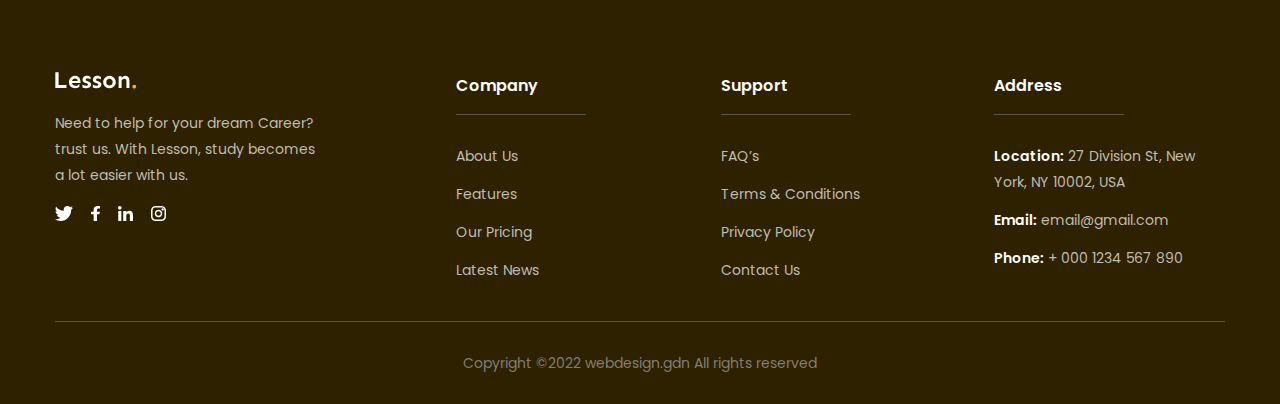
==== commit 9920072e: "Finished Project-02" ====
--- a/index.html
+++ b/index.html
@@ -37,10 +37,10 @@
                 <a href="#Popular">Courses</a>
               </li>
               <li>
-                <a href="#!">Pricing</a>
+                <a href="#reviews">Reviews</a>
               </li>
               <li>
-                <a href="#!">Reviews</a>
+                <a href="#pricing">Pricing</a>
               </li>
             </ul>
           </nav>
@@ -52,7 +52,7 @@
         </div>
       </div>
     </header>
-    <main style="height: 5000px">
+    <main id="Home">
       <div class="hero-wrap">
         <div class="main-content" id="Home">
           <!-- hero -->
@@ -284,7 +284,7 @@
       </div>
 
       <!-- Features -->
-      <div class="features">
+      <div class="features" id="reviews">
         <div class="main-content">
           <div class="double-img">
             <img
@@ -337,7 +337,7 @@
       </div>
 
       <!-- Blog -->
-      <div class="blog">
+      <div class="blog" id="pricing">
         <div class="main-content">
           <div class="title">
             <h2 class="sub-title">Our blog</h2>
@@ -394,11 +394,7 @@
               </div>
             </div>
           </div>
-          <div class="dots">
-            <div class="dot"></div>
-            <div class="dot"></div>
-            <div class="dot"></div>
-          </div>
+          <img src="./assets/img/Dot.svg" alt="Dot" class="dot" />
         </div>
       </div>
 
@@ -432,9 +428,9 @@
               </div>
             </div>
             <div class="company">
-              <h2>Company</h2>
+              <h2 class="sub-title">Company</h2>
+              <div class="rectangle"></div>
               <ul class="list-items">
-                <div class="rectangle"></div>
                 <li>
                   <a href="#!">About Us</a>
                 </li>
@@ -452,9 +448,9 @@
 
             <!-- list-items2 -->
             <div class="support">
-              <h2>Support</h2>
+              <h2 class="sub-title">Support</h2>
+              <div class="rectangle"></div>
               <ul class="list-items">
-                <div class="rectangle"></div>
                 <li>
                   <a href="#!">FAQ’s</a>
                 </li>
@@ -469,42 +465,32 @@
                 </li>
               </ul>
             </div>
-            <ul class="list-items">
-              <span>Company</span>
+
+            <!-- list-items3 -->
+            <div class="address">
+              <h2 class="sub-title">Address</h2>
               <div class="rectangle"></div>
-              <li>
-                <a href="#!">FAQ’s</a>
-              </li>
-              <li>
-                <a href="#!">Terms & Conditions</a>
-              </li>
-              <li>
-                <a href="#!">Privacy Policy</a>
-              </li>
-              <li>
-                <a href="#!">Contact Us</a>
-              </li>
-            </ul>
-
-            <!-- list-items3 -->
-            <ul class="list-items">
-              <span>Company</span>
-              <div class="rectangle"></div>
-              <li>
-                <a href="#!"
-                  >Location: 27 Division St, New York, NY 10002, USA</a
-                >
-              </li>
-              <li>
-                <a href="#!">Email: email@gmail.com</a>
-              </li>
-              <li>
-                <a href="#!">Phone: + 000 1234 567 890</a>
-              </li>
-            </ul>
-          </div>
-          <hr />
-          <div>Copyright ©2022 webdesign.gdn All rights reserved</div>
+              <ul class="list-items">
+                <li>
+                  <a class="location" href="#!"
+                    ><span>Location:</span> 27 Division St, New York, NY 10002,
+                    USA</a
+                  >
+                </li>
+                <li>
+                  <a href="#!"><span>Email:</span> email@gmail.com</a>
+                </li>
+                <li>
+                  <a href="#!"><span>Phone:</span> + 000 1234 567 890</a>
+                </li>
+              </ul>
+            </div>
+          </div>
+
+          <div class="hr"></div>
+          <div class="scourse">
+            Copyright ©2022 webdesign.gdn All rights reserved
+          </div>
         </div>
       </footer>
     </main>
--- a/assets/css/styles.css
+++ b/assets/css/styles.css
@@ -561,6 +561,7 @@
 }
 
 .blog .main-content {
+  position: relative;
   padding: 96px 0;
   width: 1170px;
   height: 686px;
@@ -661,22 +662,11 @@
   line-height: 28px; /* 175% */
 }
 
-.blog .info .btn {
-  margin-top: 12px;
-  border-radius: 25px;
-  background: #ffb900;
-}
-
-.blog .dost {
+.blog .dot {
+  display: inline-block;
   width: 30px;
   height: 6px;
-  background-color: rebeccapurple;
-}
-
-.blog .dost .dot {
-  width: 6px;
-  height: 6px;
-  background: red;
+  margin: 38px 580px 96px;
 }
 
 /* Footer */
@@ -691,6 +681,7 @@
 .footer .main-content {
   height: 304px;
   margin: auto auto;
+  margin-top: 96px;
 }
 
 .footer .main-content hr {
@@ -720,7 +711,8 @@
   justify-content: space-between;
 }
 
-.footer .list-items .rectangle {
+.footer .rectangle {
+  margin-top: 14px;
   width: 130px;
   height: 1px;
   background: #59554b;
@@ -739,3 +731,57 @@
   font-weight: 400;
   line-height: 26px; /* 185.714% */
 }
+
+.footer .company .sub-title,
+.support .sub-title,
+.address .sub-title {
+  color: #fff;
+  font-size: 1.6rem;
+  font-weight: 600;
+  line-height: 28px; /* 175% */
+}
+
+.footer .list-items {
+  margin: 28px 0 38px;
+}
+
+.footer .list-items li {
+  margin-top: 12px;
+}
+
+.footer .hr {
+  width: 1170px;
+  height: 1px;
+  background: #59554b;
+}
+
+.footer .scourse {
+  width: 357px;
+  margin: 28px auto;
+  color: #807d74;
+  text-align: center;
+  font-size: 1.4rem;
+  font-weight: 400;
+  line-height: 26px; /* 185.714% */
+}
+
+.footer .address .list-items a span {
+  color: #fff;
+  font-size: 1.4rem;
+  font-weight: 600;
+  line-height: 26px; /* 185.714% */
+}
+
+.footer .address .list-items .location {
+  display: inline-block;
+  width: 231px;
+  margin-top: 0;
+}
+
+.footer .address .list-items a {
+  margin-top: 12px;
+}
+
+.footer .info .img:hover {
+  opacity: 0.3;
+}
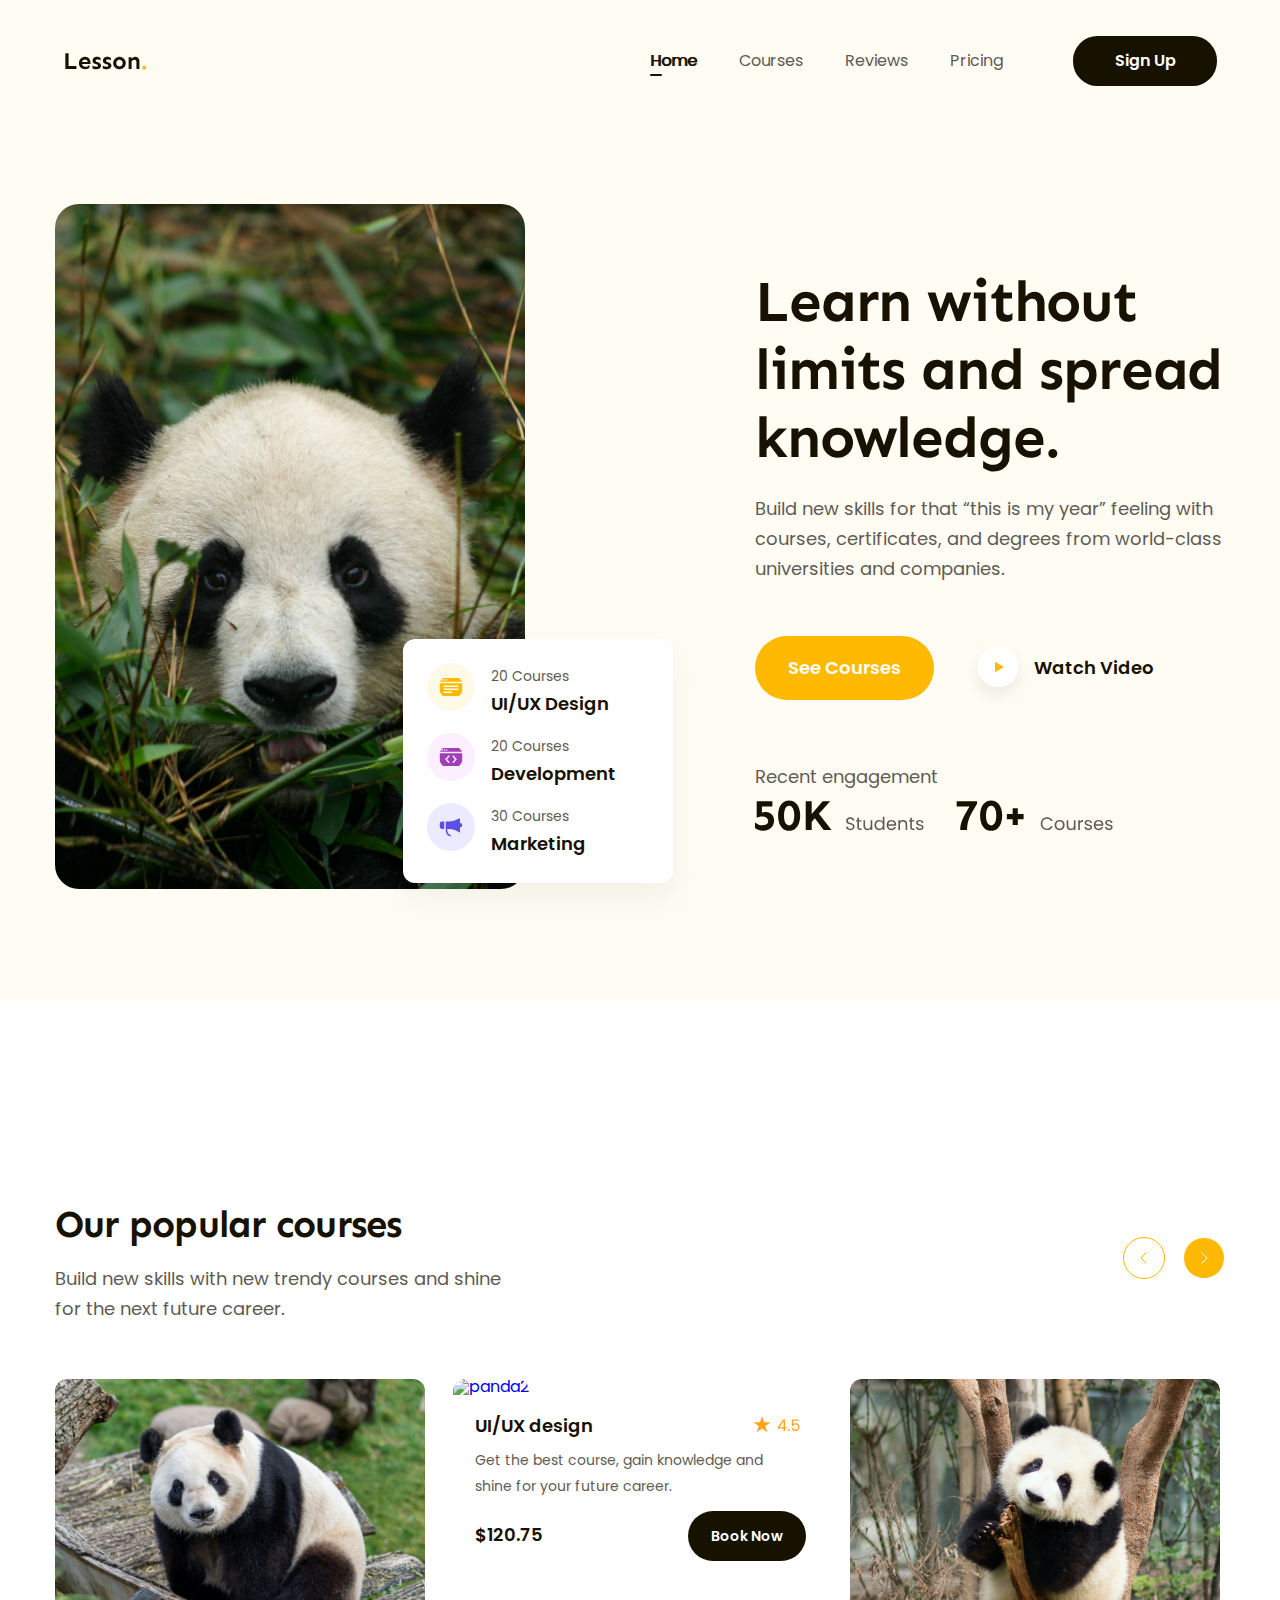
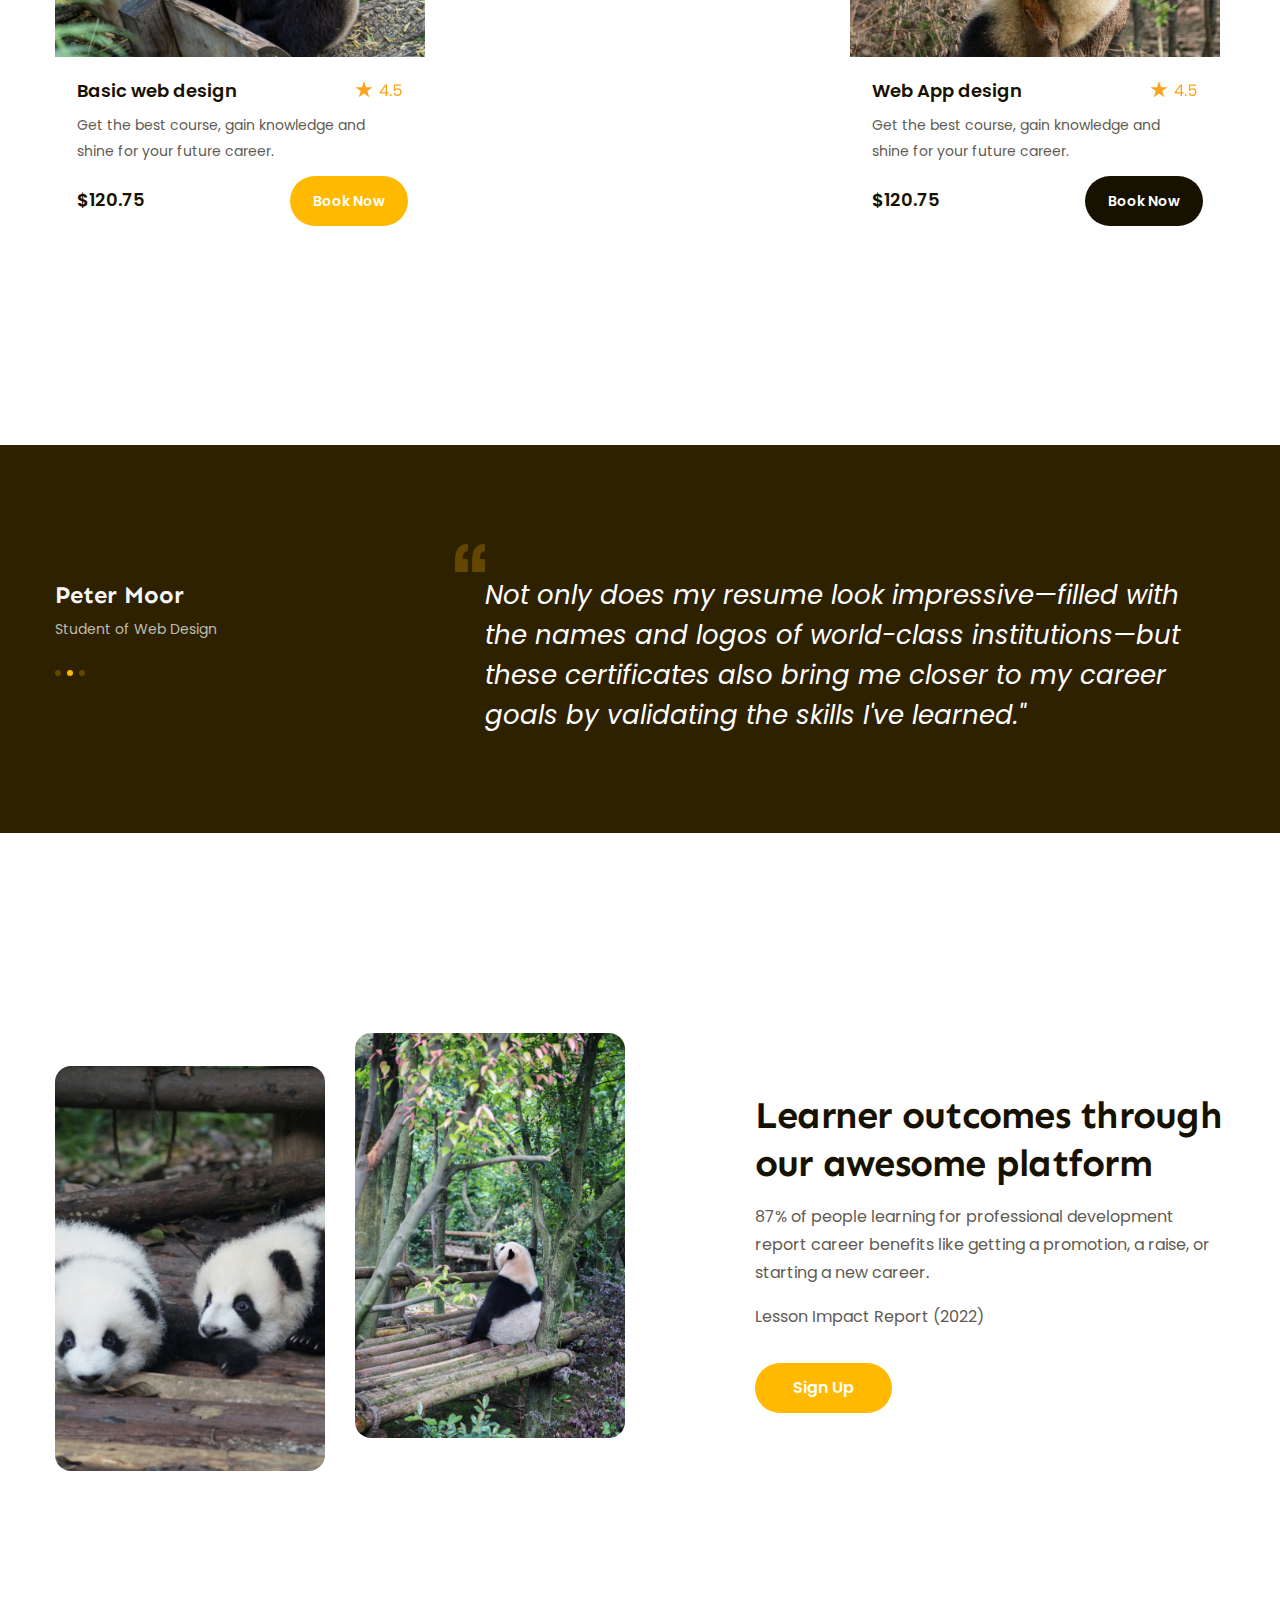
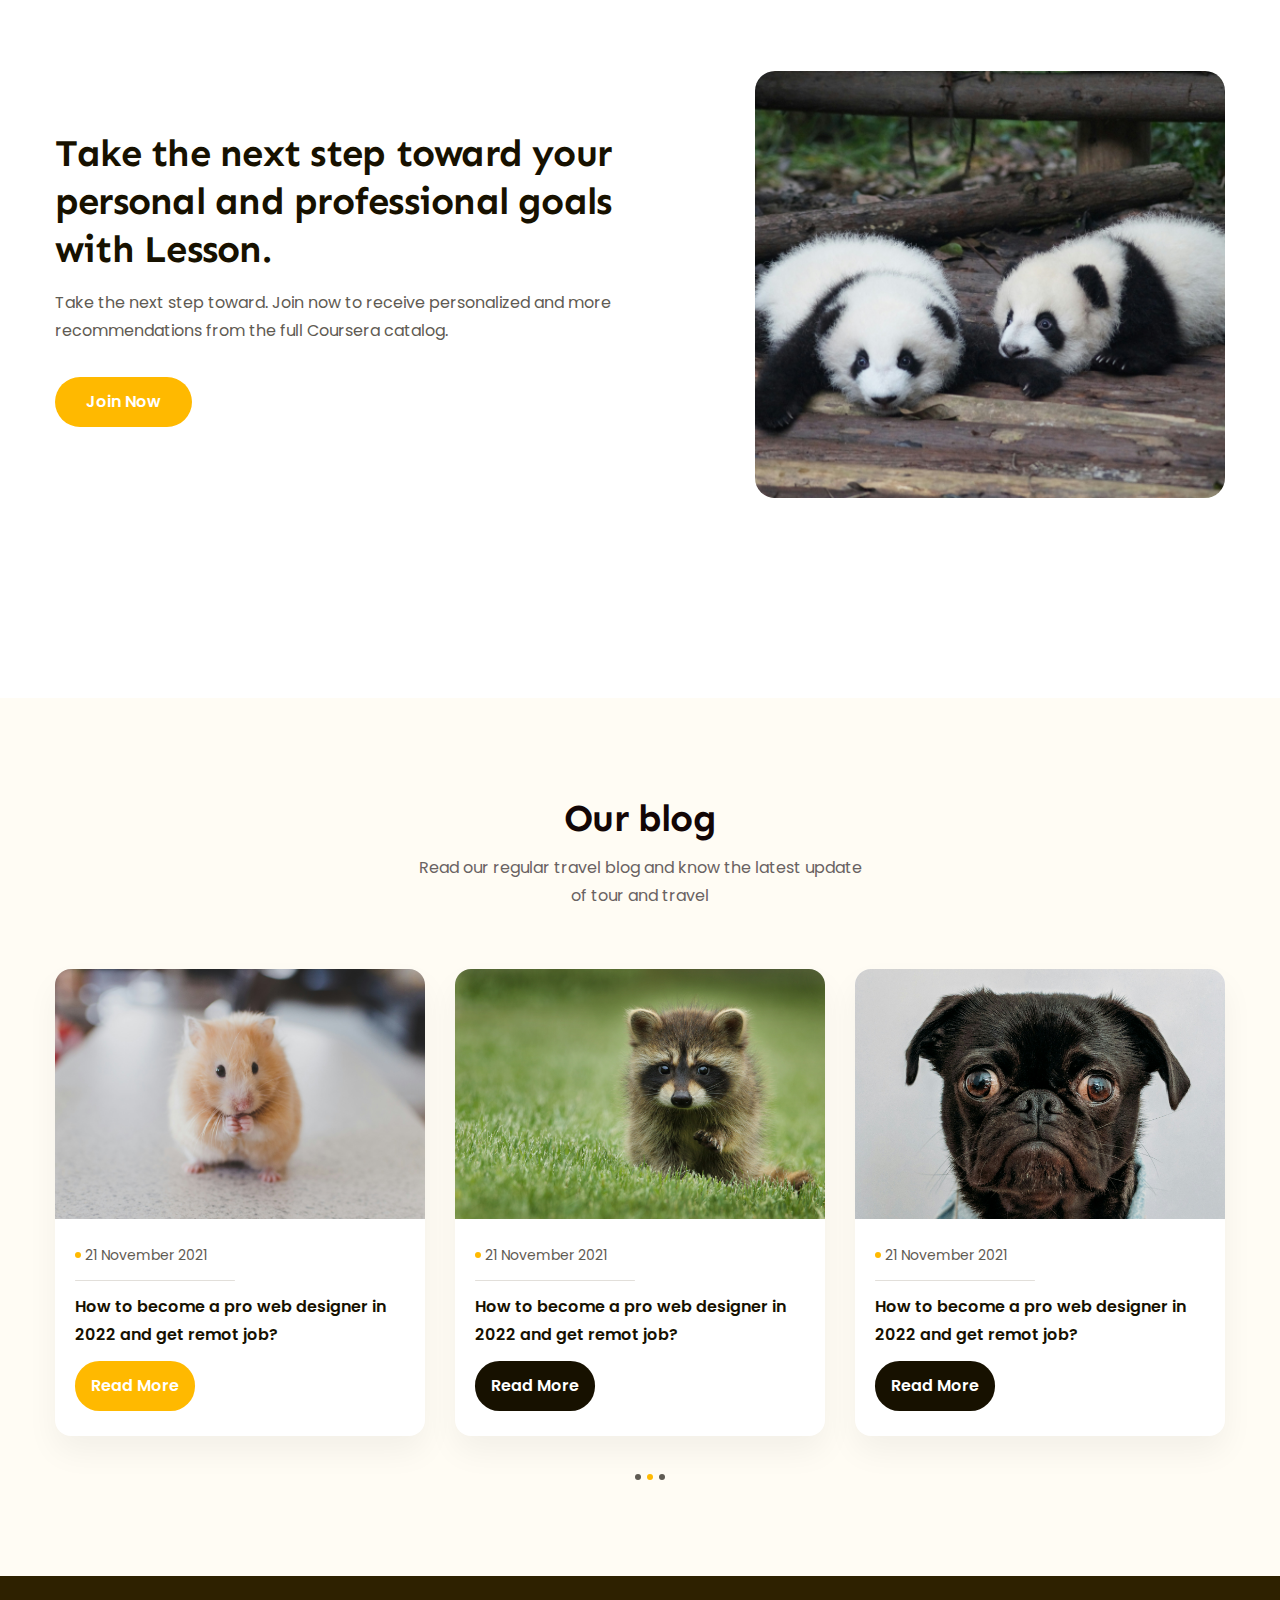
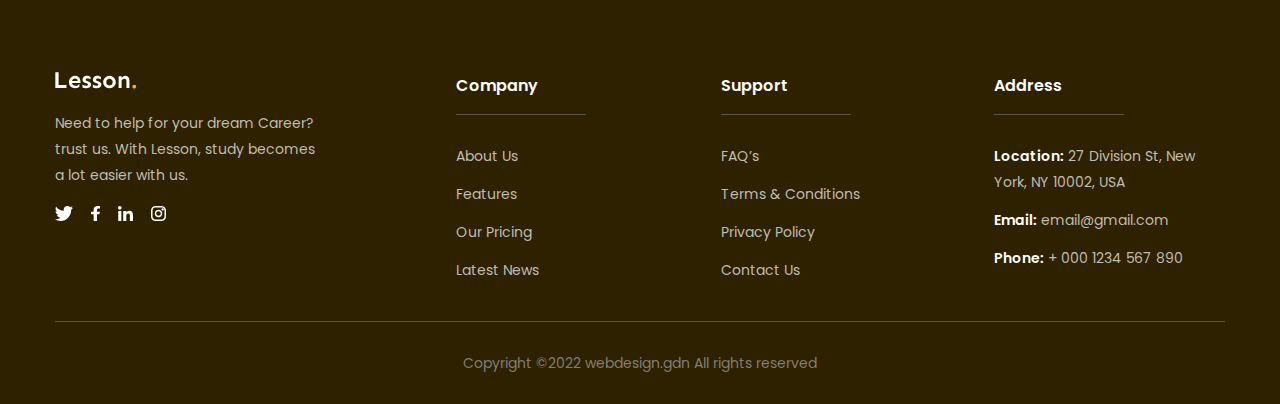
==== commit 9be24f06: "Fix blog" ====
--- a/index.html
+++ b/index.html
@@ -358,7 +358,7 @@
                 <p class="desc">
                   How to become a pro web designer in 2022 and get remot job?
                 </p>
-                <div class="btn">Read More</div>
+                <div class="btn blog-btn">Read More</div>
               </div>
             </div>
 
--- a/assets/css/styles.css
+++ b/assets/css/styles.css
@@ -669,6 +669,14 @@
   margin: 38px 580px 96px;
 }
 
+.blog .btn {
+  margin-top: 12px;
+}
+
+.blog-btn {
+  background: #ffb900;
+}
+
 /* Footer */
 .footer {
   height: 428px;
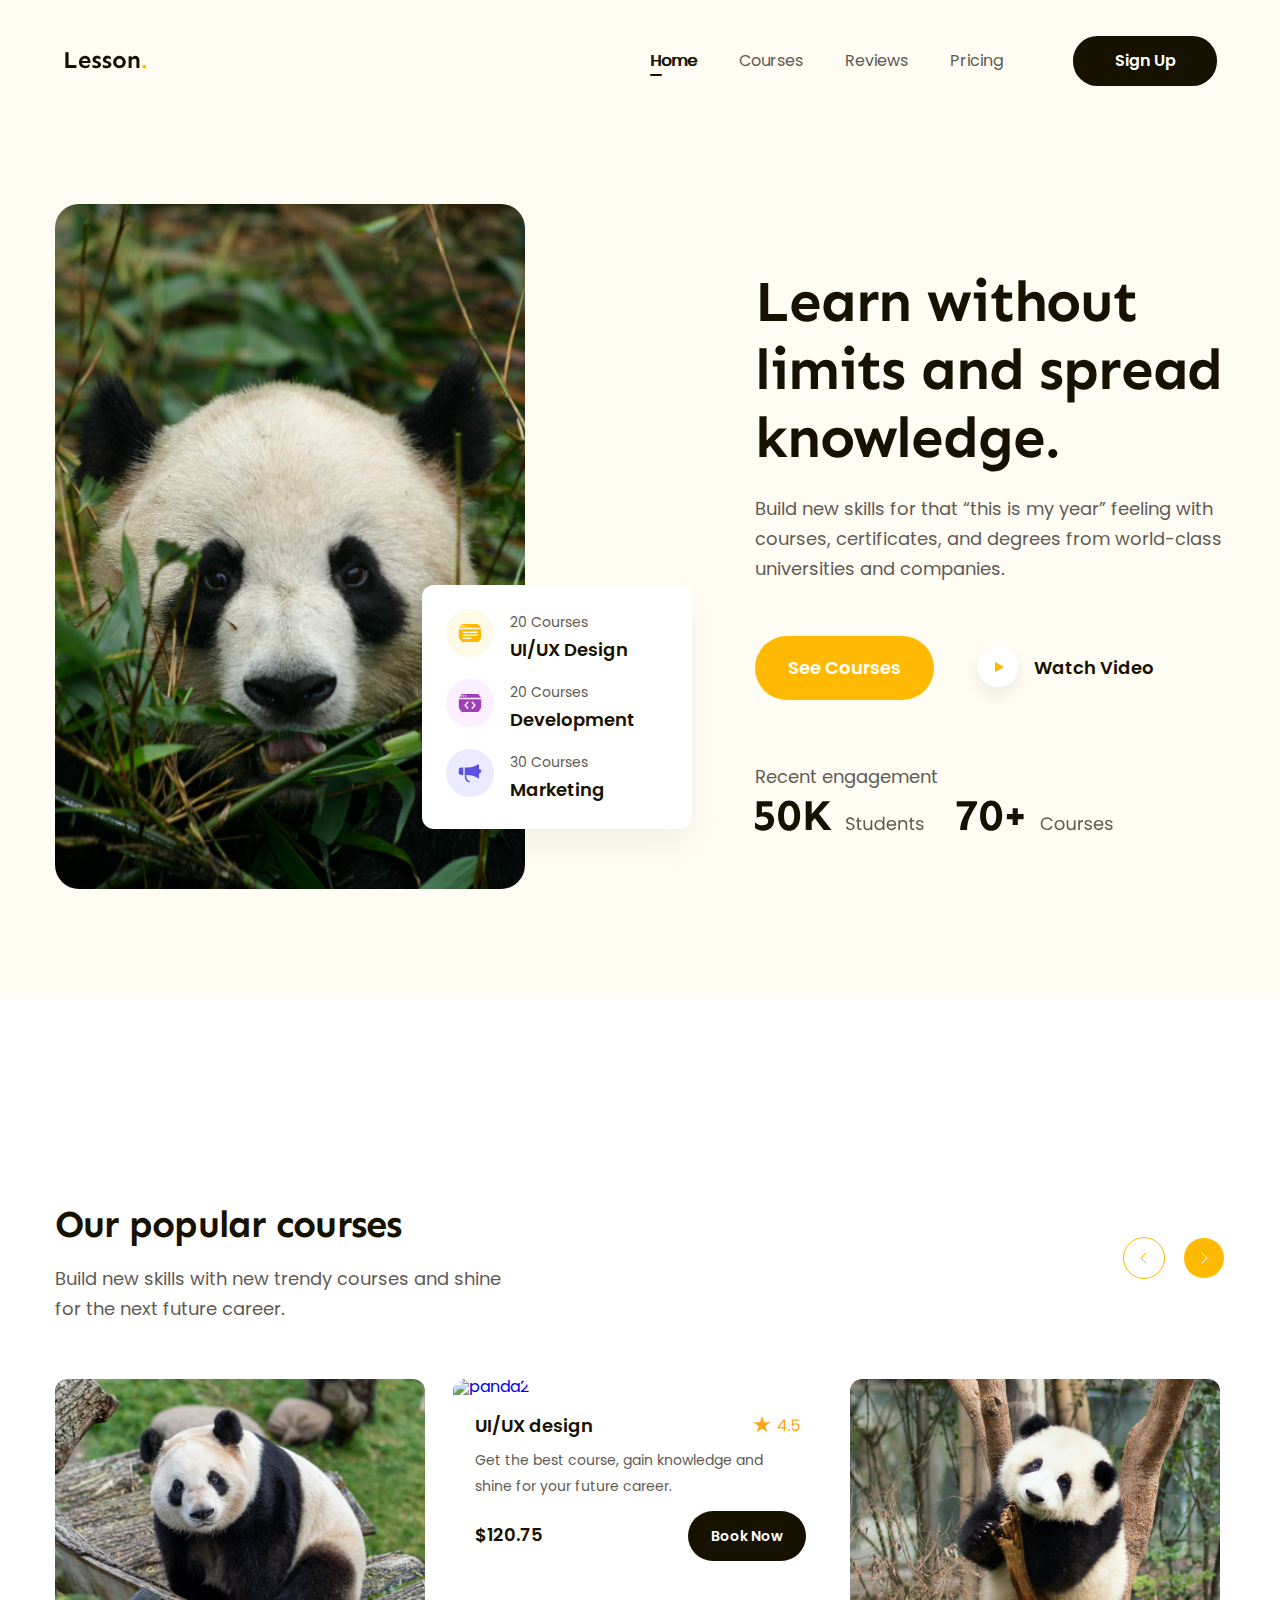
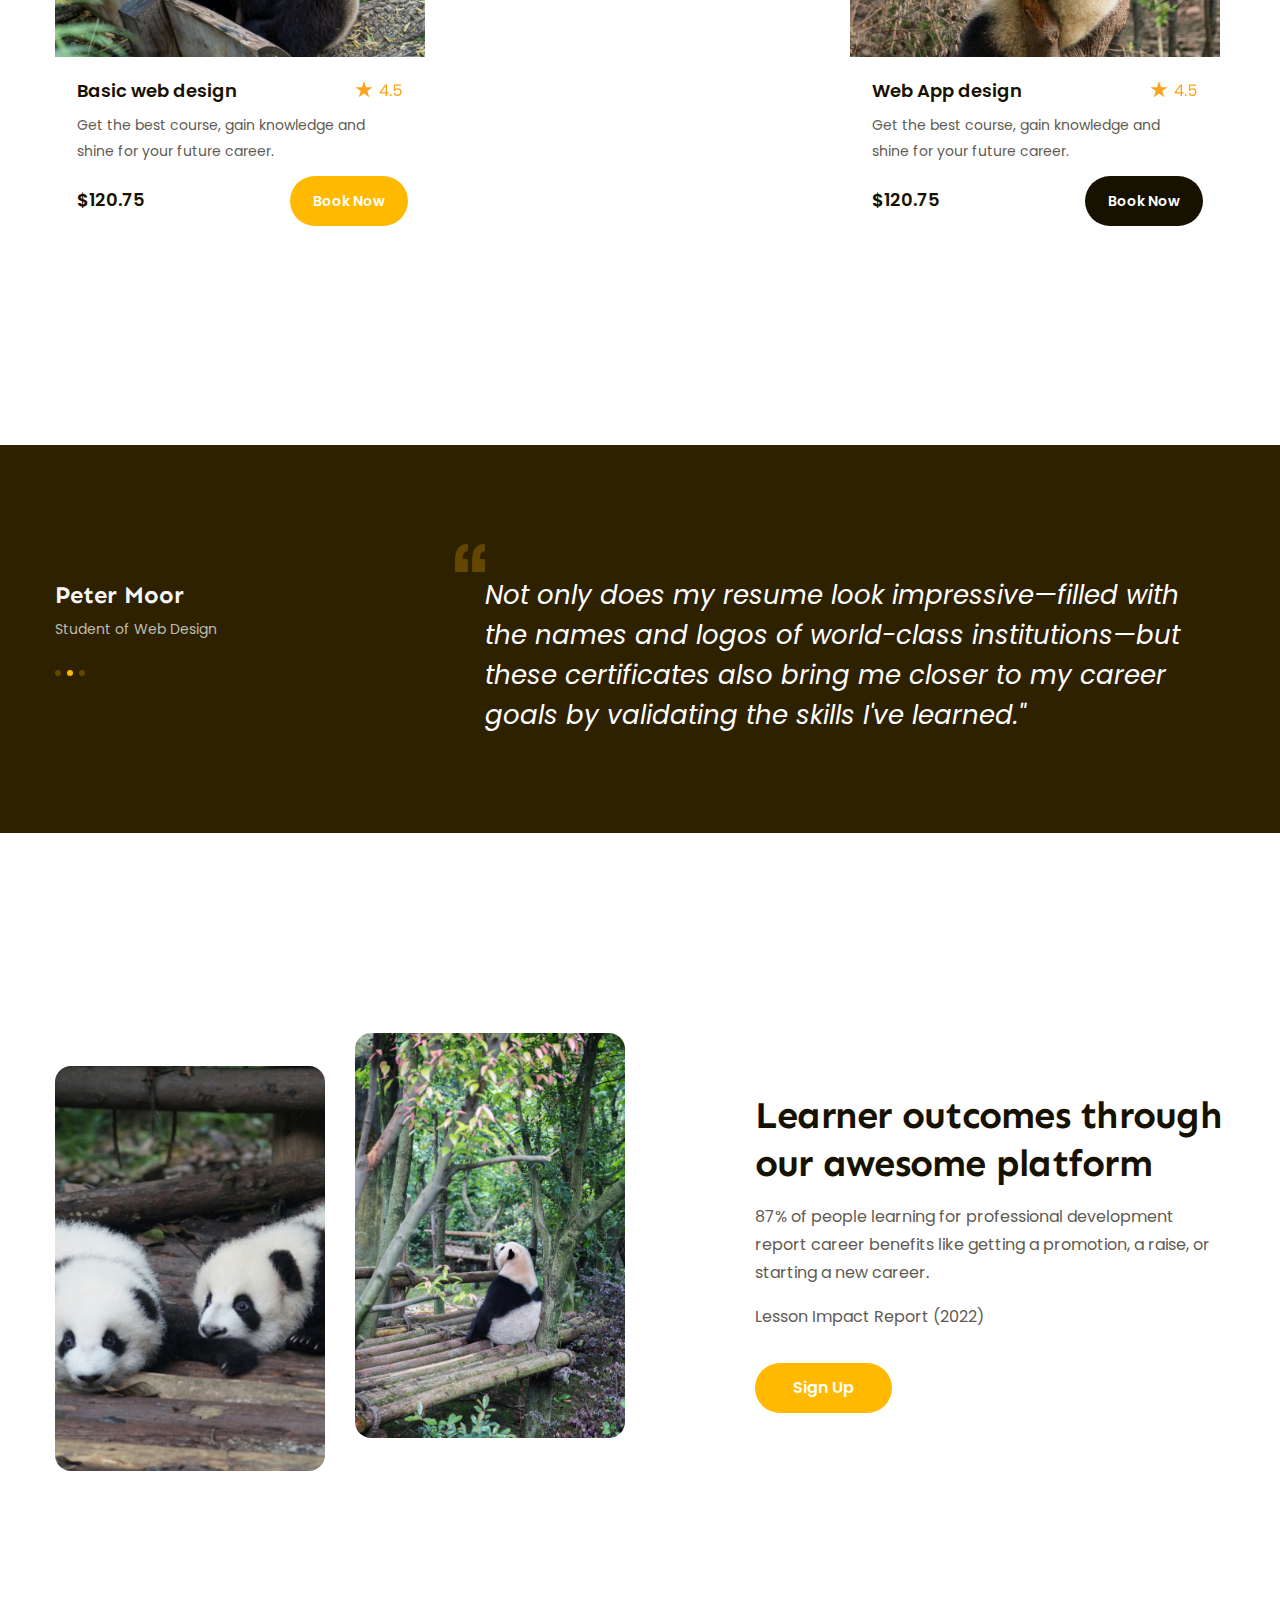
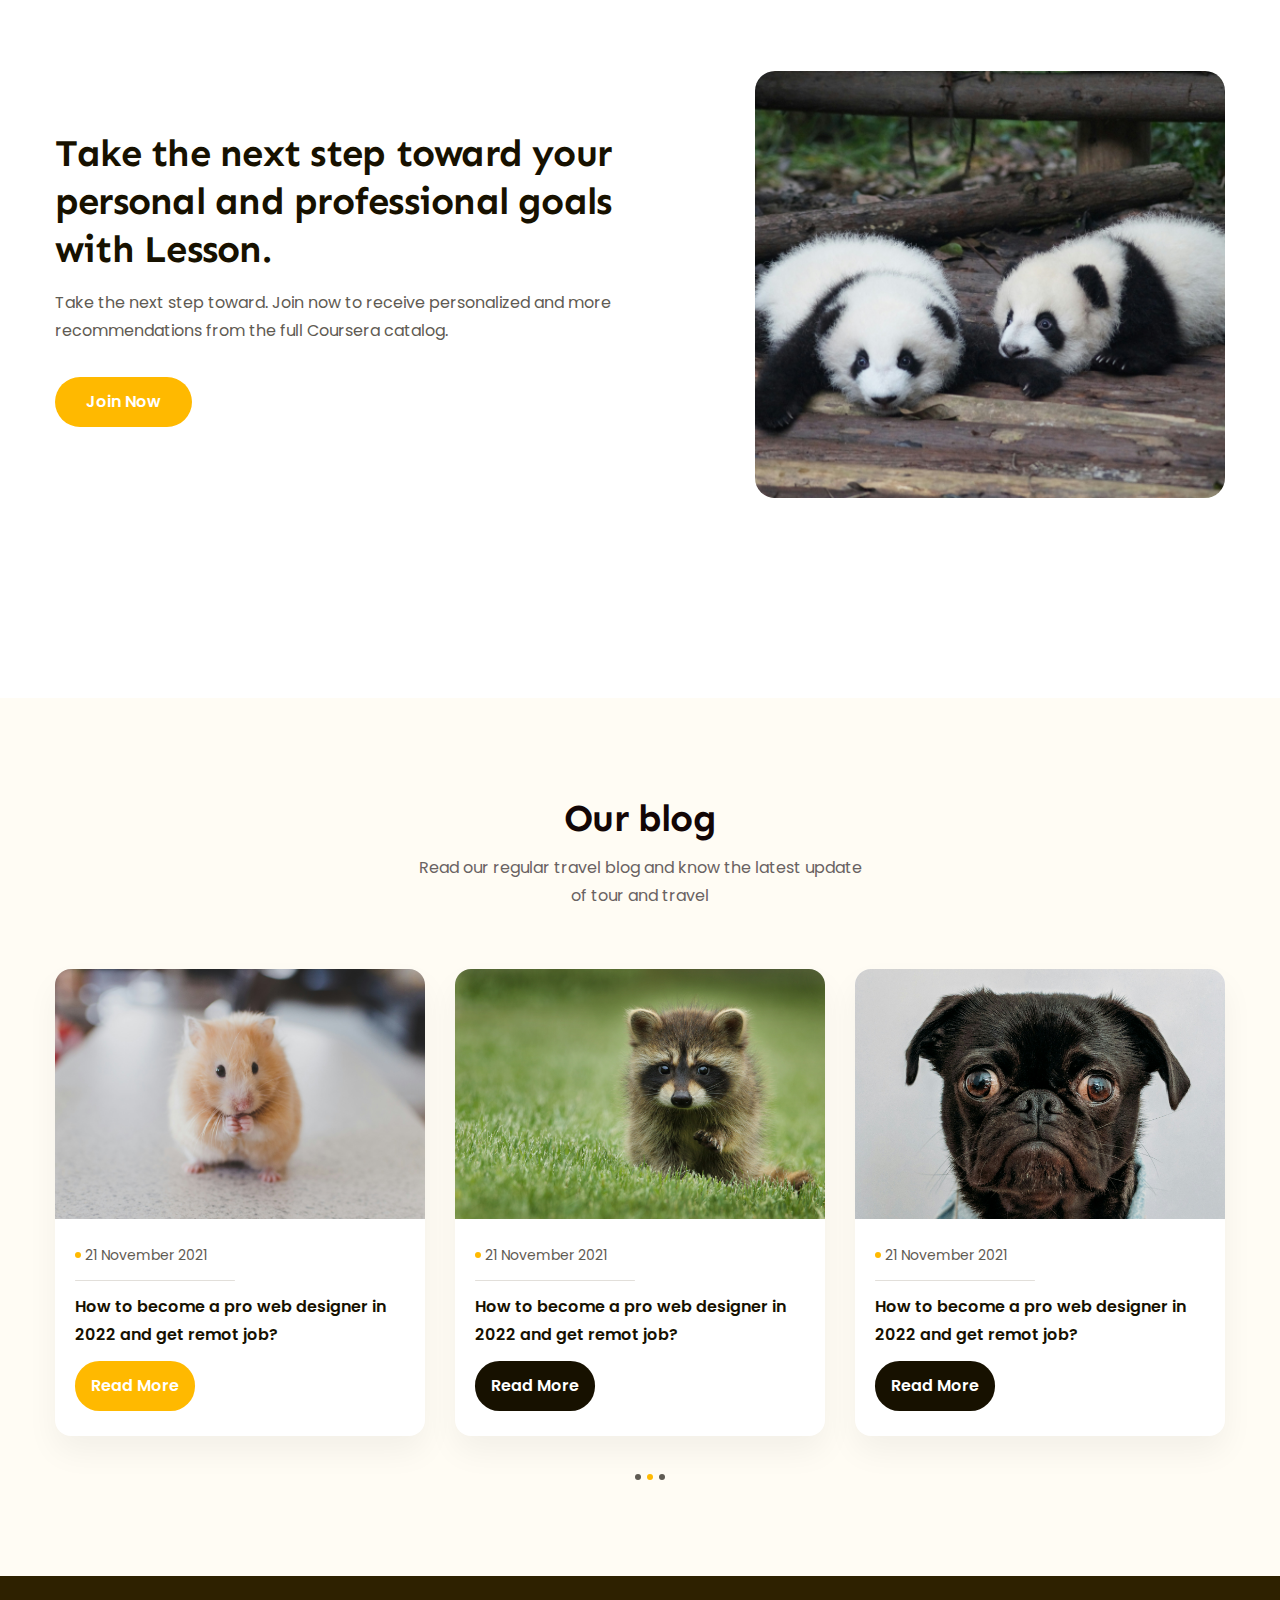
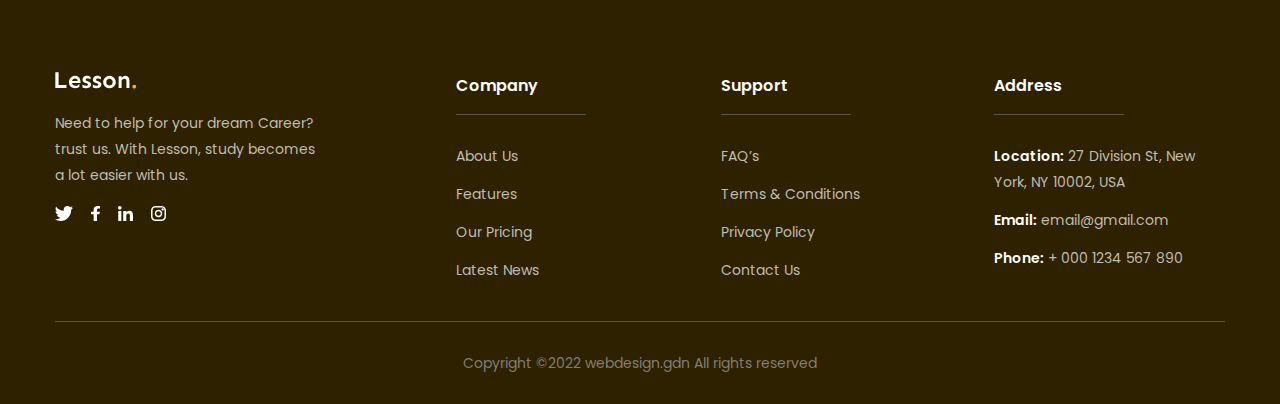
==== commit 3b738300: "push git" ====
--- a/index.html
+++ b/index.html
@@ -25,7 +25,9 @@
       <div class="main-content">
         <div class="body">
           <!-- Logo -->
-          <img src="./assets/img/Logo.svg" alt="Lesson" class="logo" />
+          <a href="#Home"
+            ><img src="./assets/img/Logo.svg" alt="Lesson" class="logo"
+          /></a>
 
           <!-- Nav -->
           <nav class="nav">
--- a/assets/css/styles.css
+++ b/assets/css/styles.css
@@ -200,8 +200,8 @@
 .hero .info-img-big {
   display: block;
   position: absolute;
-  bottom: 13%;
-  left: 31.5%;
+  bottom: 19%;
+  left: 33%;
   width: 270px;
   height: 244px;
   border-radius: 12px;
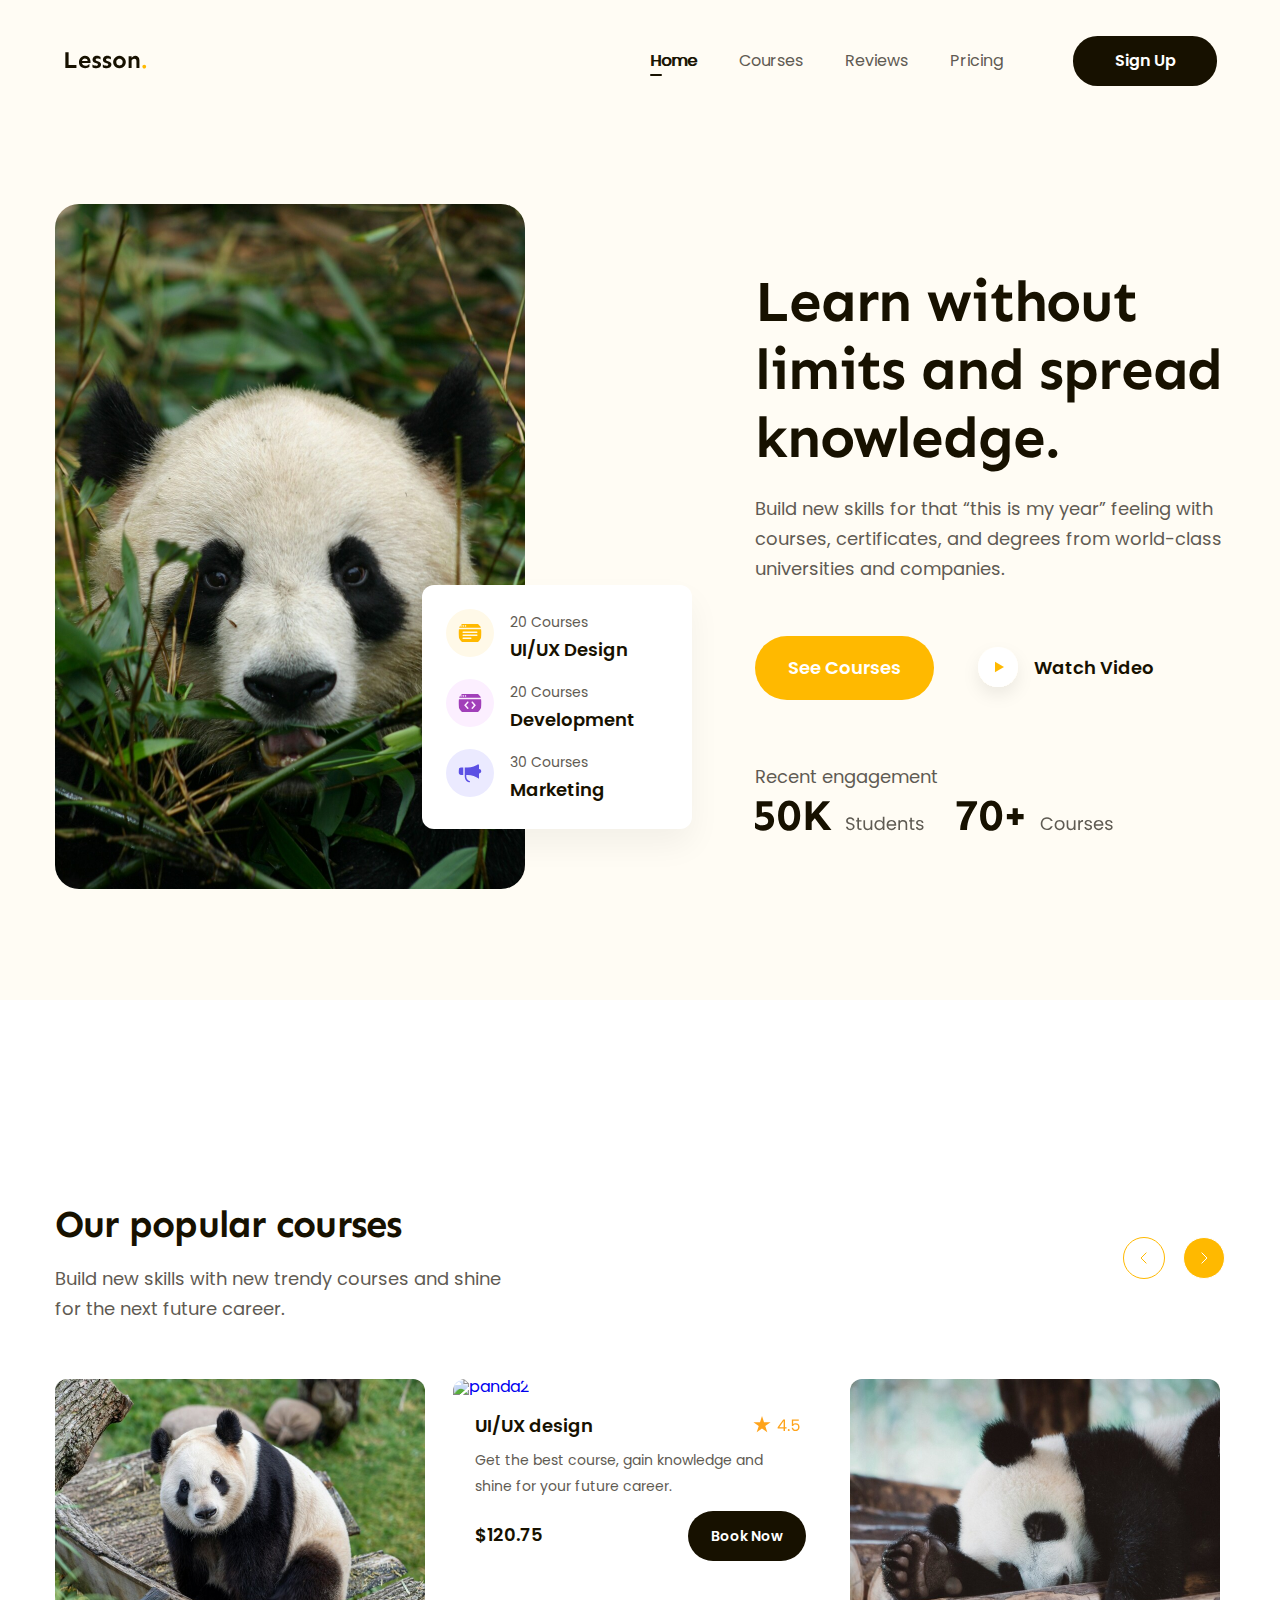
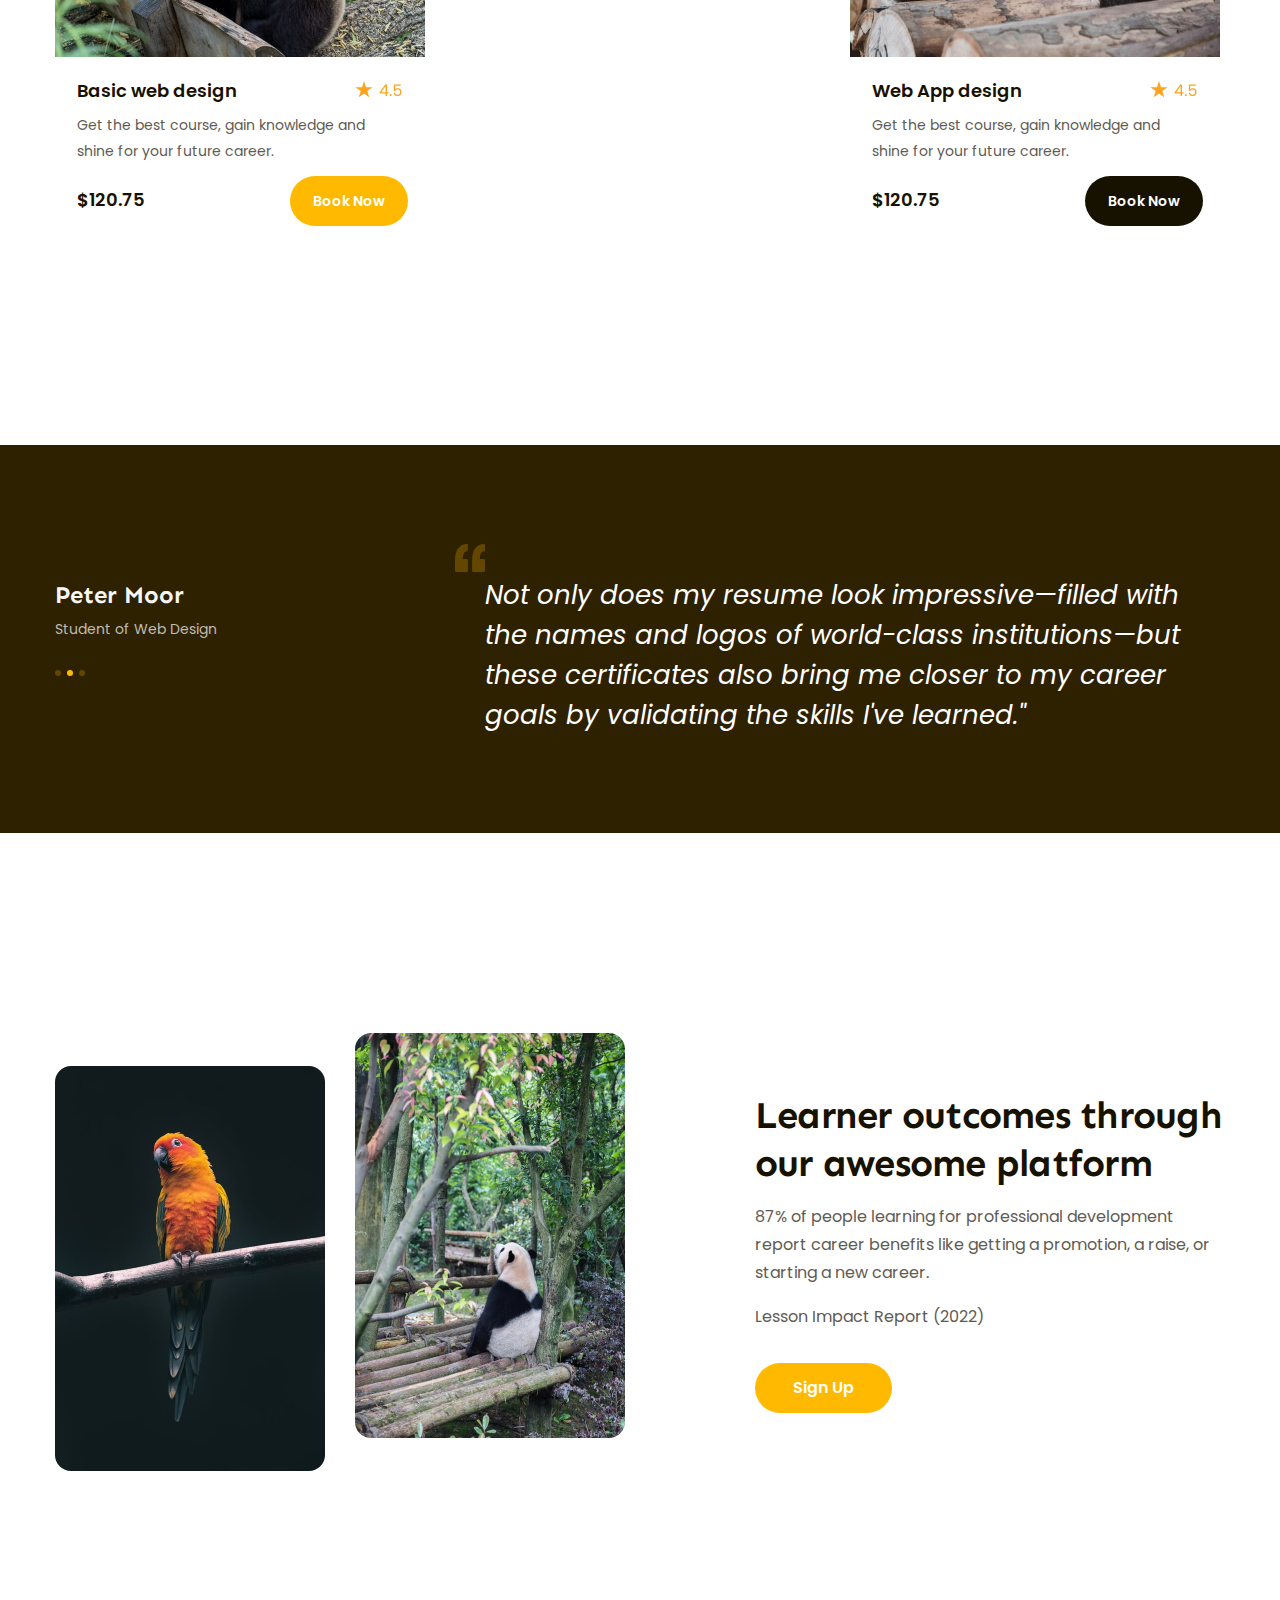
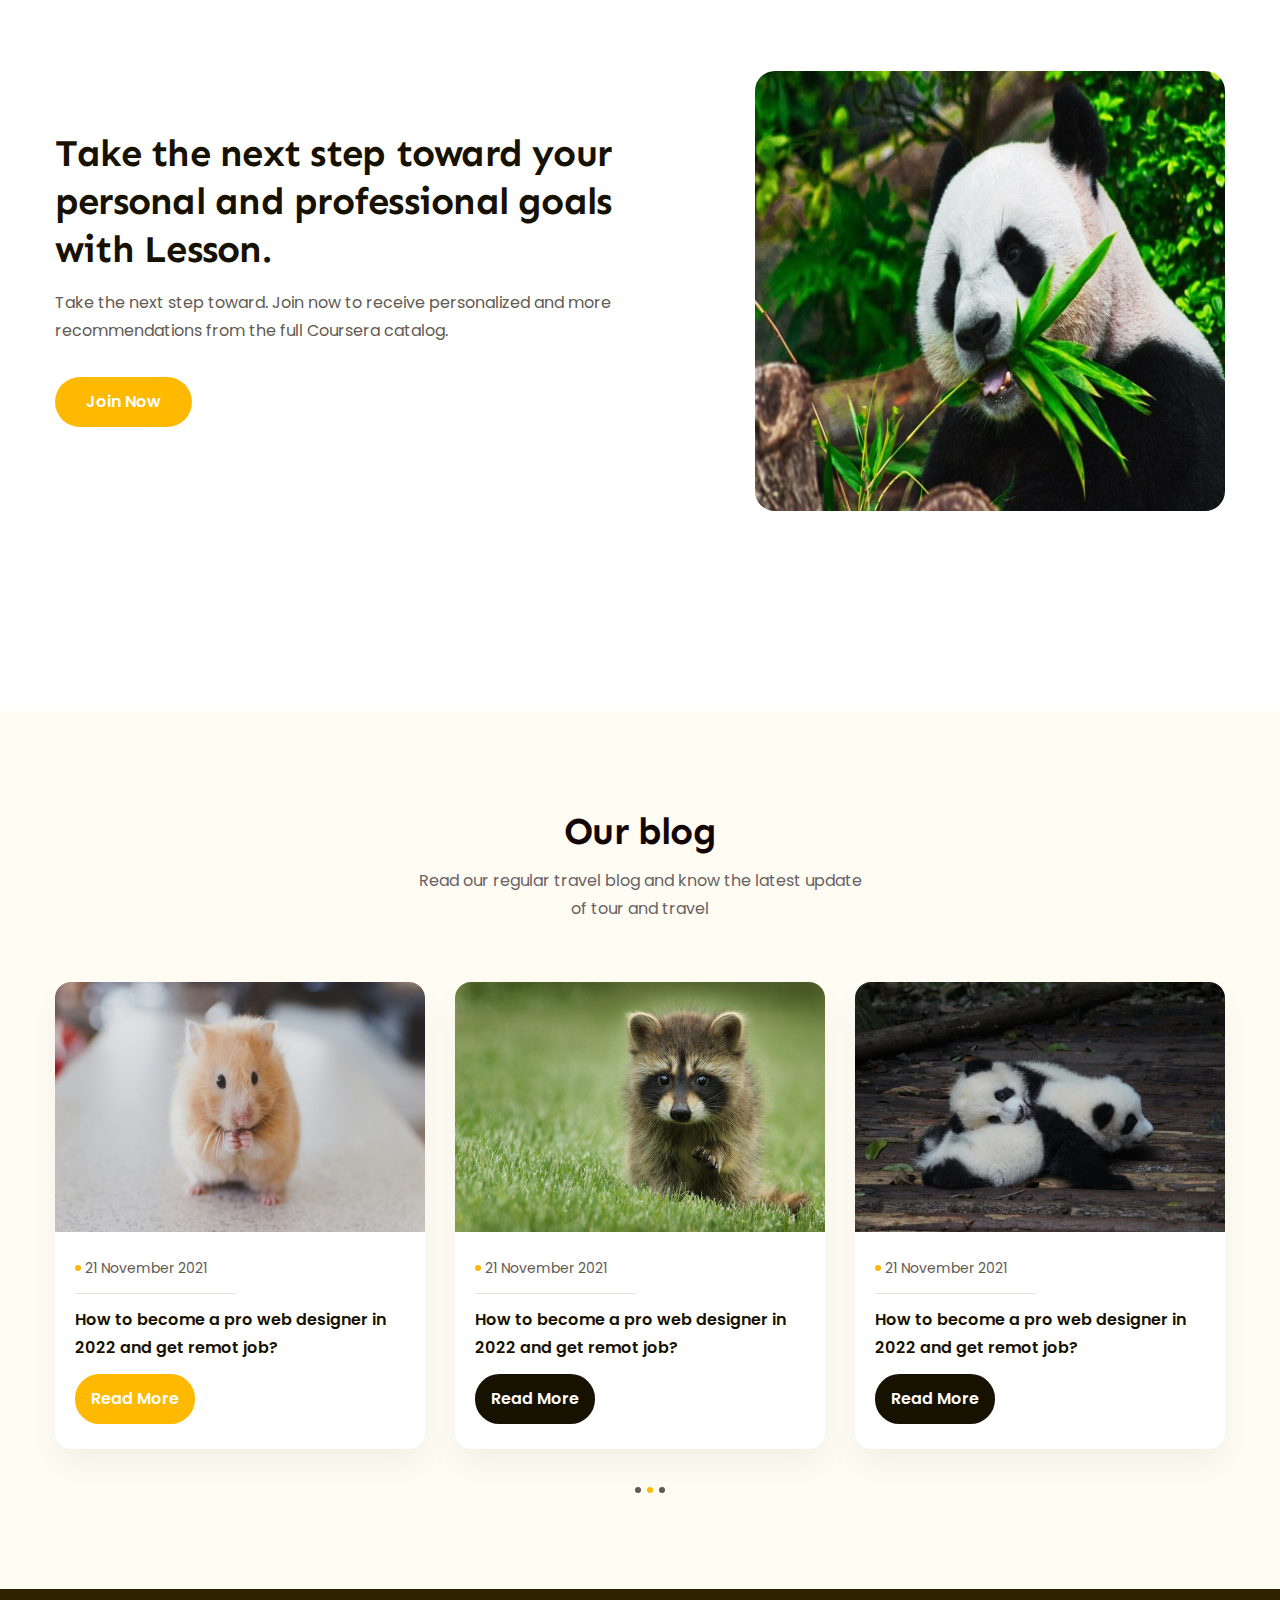
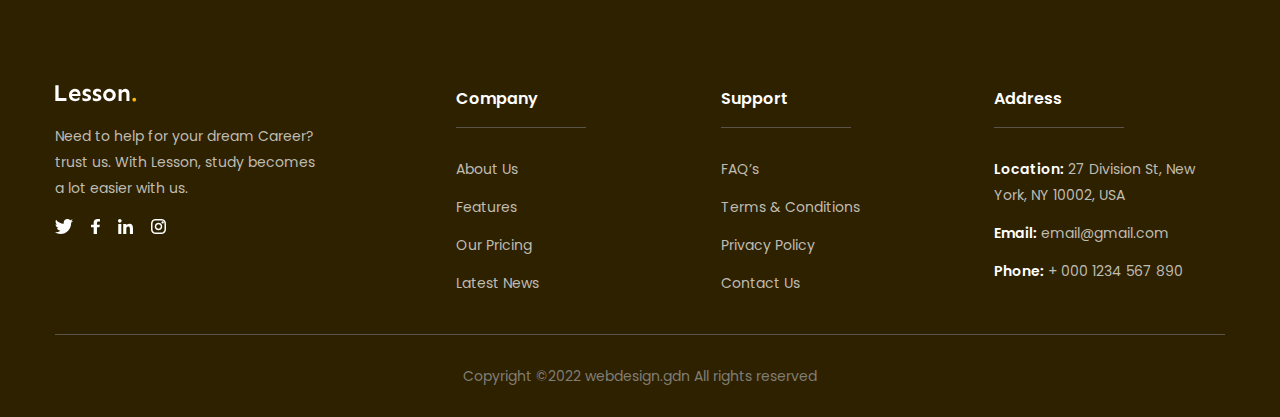
==== commit 5ecfd0b8: "resize & update image" ====
--- a/index.html
+++ b/index.html
@@ -289,11 +289,7 @@
       <div class="features" id="reviews">
         <div class="main-content">
           <div class="double-img">
-            <img
-              class="img img1"
-              src="./assets/img/sub-panda.jpg"
-              alt="panda"
-            />
+            <img class="img img1" src="./assets/img/bird.jpg" alt="panda" />
             <img
               class="img img2"
               src="./assets/img/sub-panda2.jpg"
@@ -332,7 +328,7 @@
 
           <img
             class="img-features-reverse"
-            src="./assets/img/sub-panda.jpg"
+            src="./assets/img/dog.jpg"
             alt="panda"
           />
         </div>
@@ -382,7 +378,11 @@
 
             <!-- items3 -->
             <div class="items">
-              <img src="./assets/img/dog.jpg" alt="Our blog" class="dots" />
+              <img
+                src="./assets/img/sub-panda.jpg"
+                alt="Our blog"
+                class="dots"
+              />
               <div class="info">
                 <div class="times">
                   <div class="first-time"></div>
--- a/assets/css/styles.css
+++ b/assets/css/styles.css
@@ -548,6 +548,7 @@
 .features .img-features-reverse {
   width: 470px;
   max-width: 470px;
+  height: 440px;
   object-fit: cover;
   border-radius: 20px;
 }
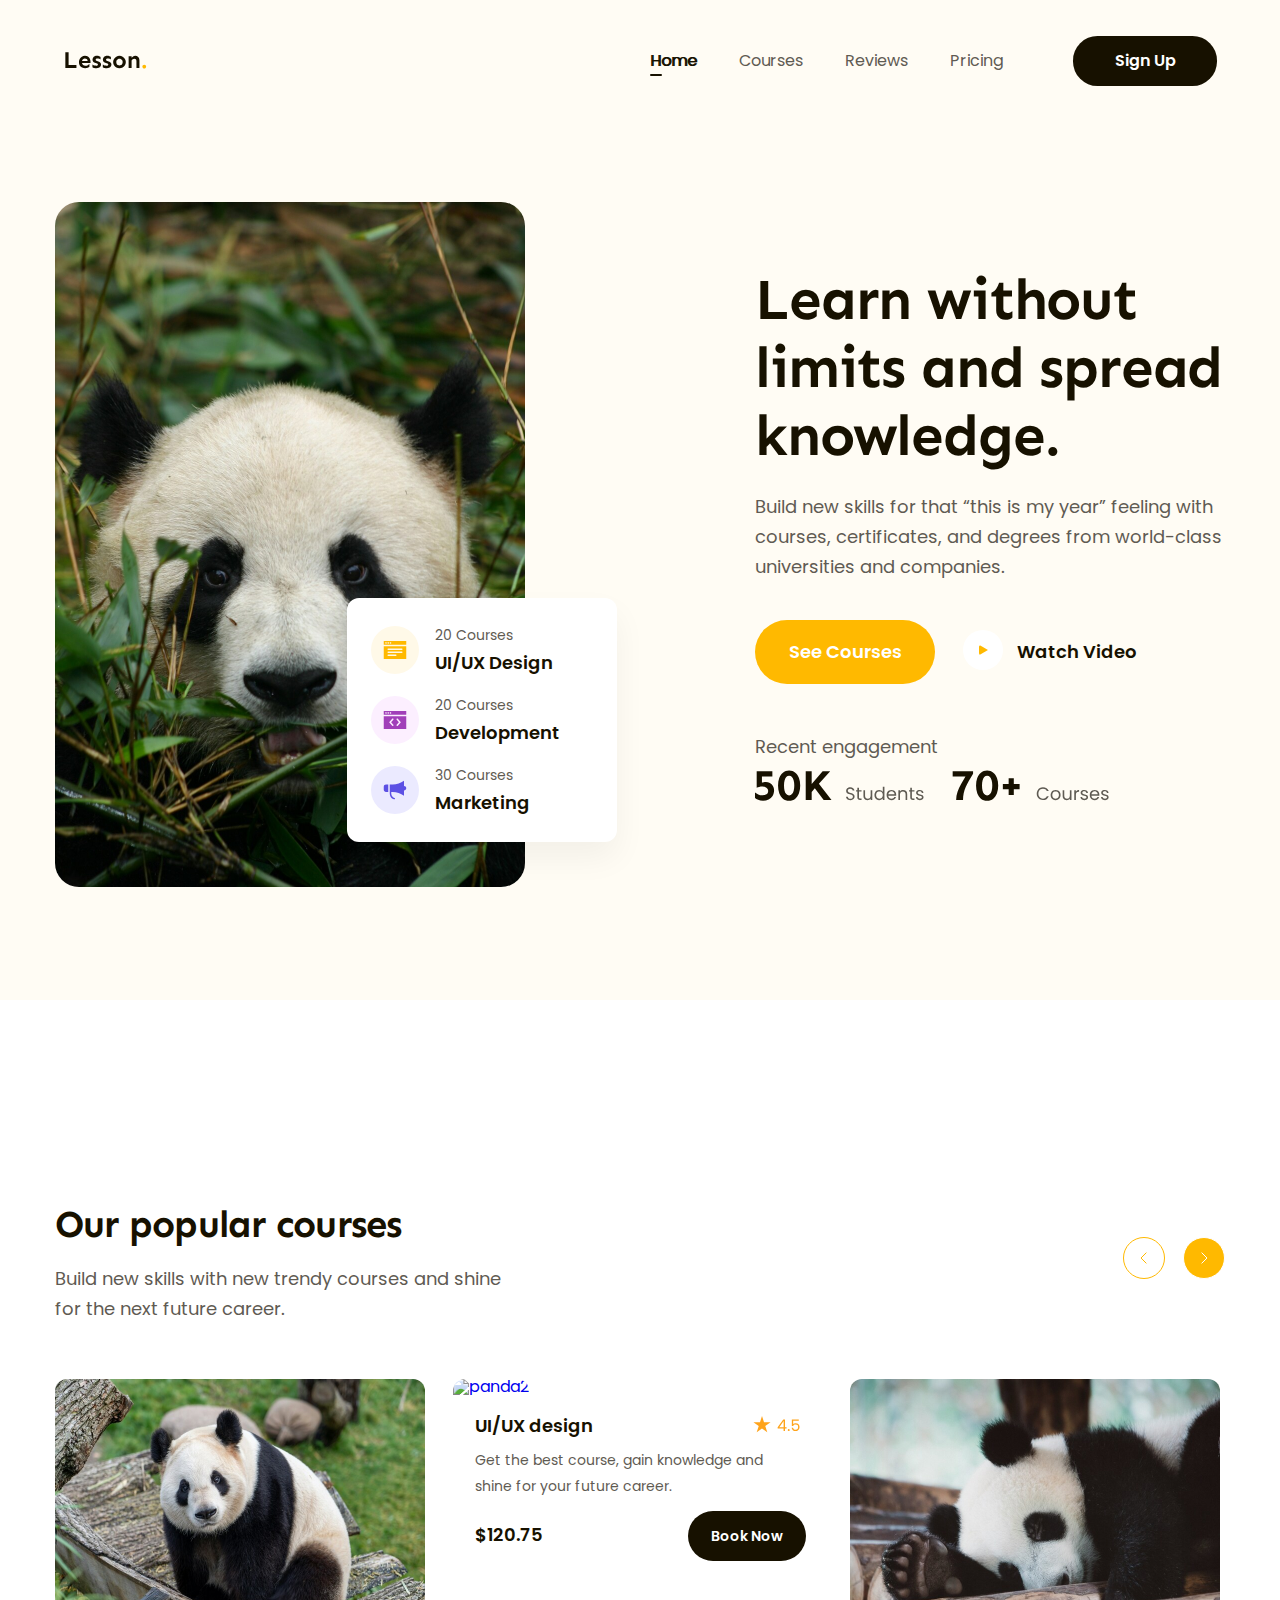
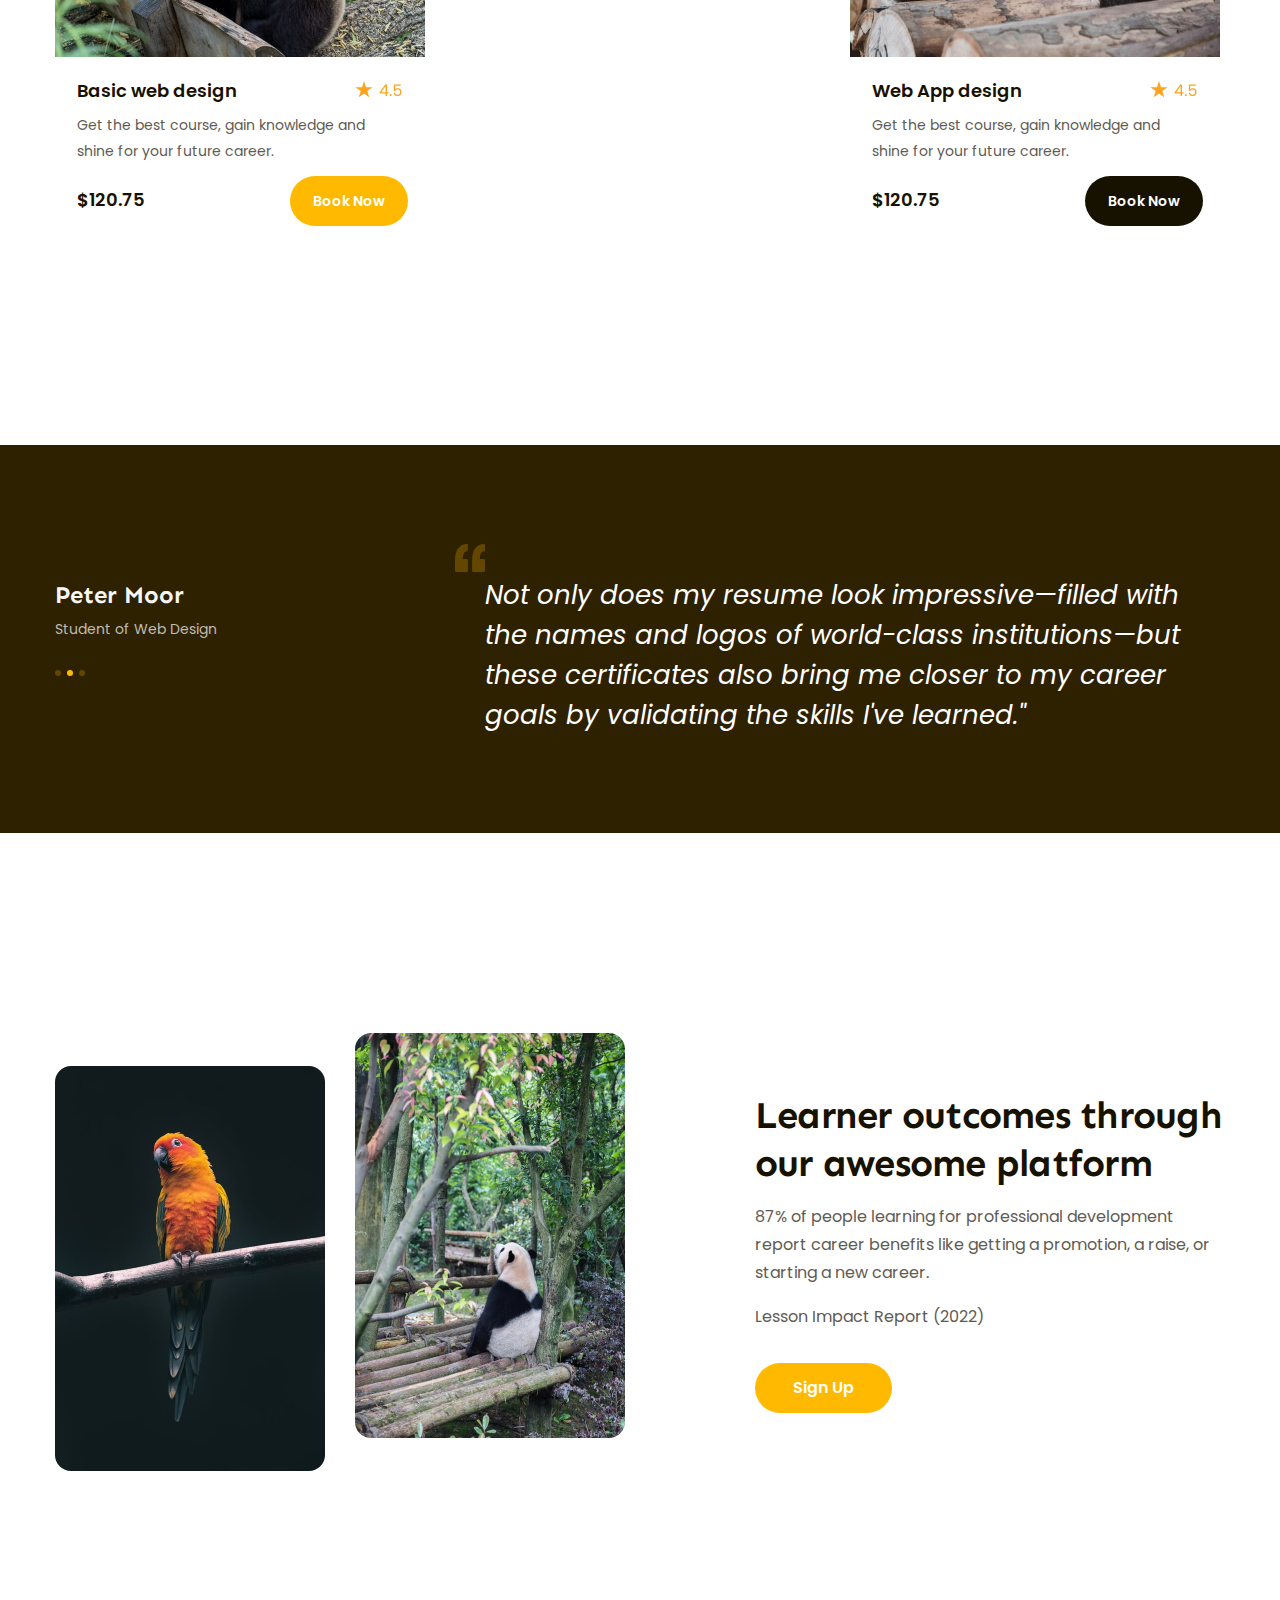
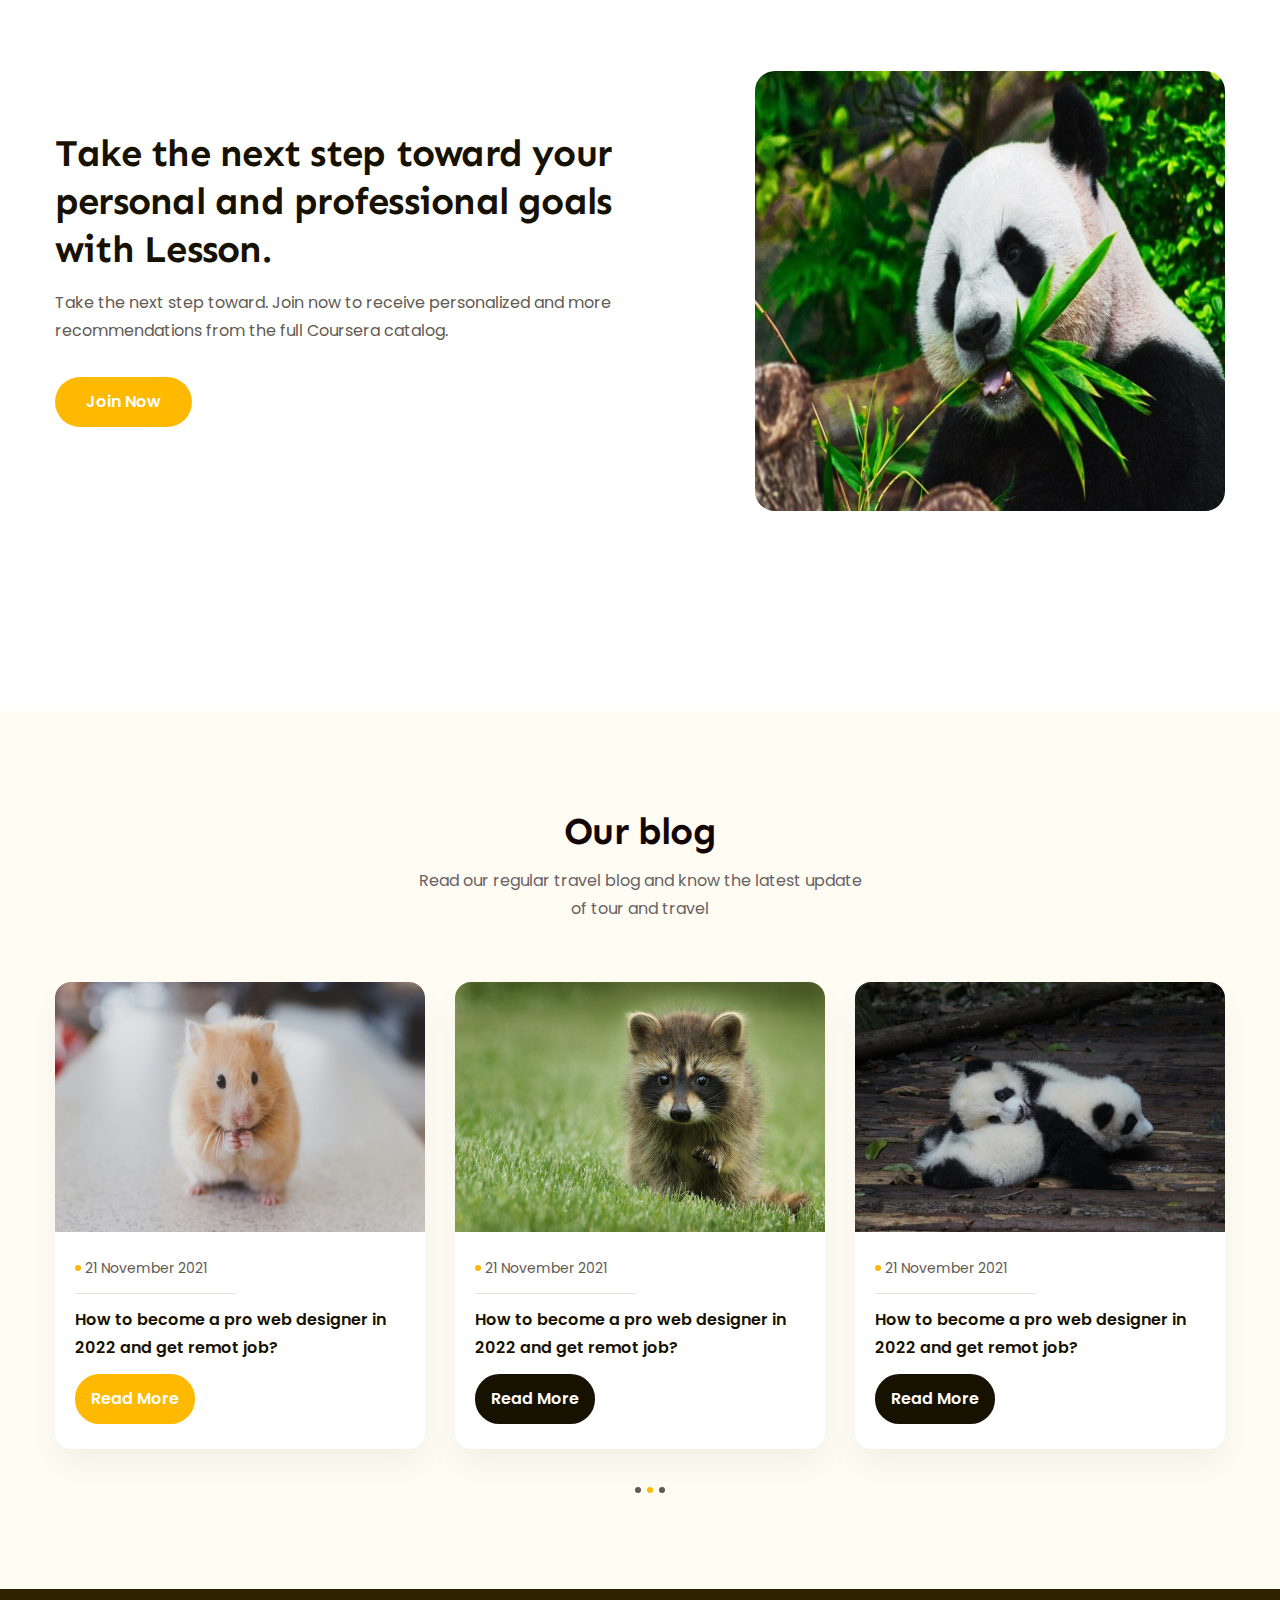
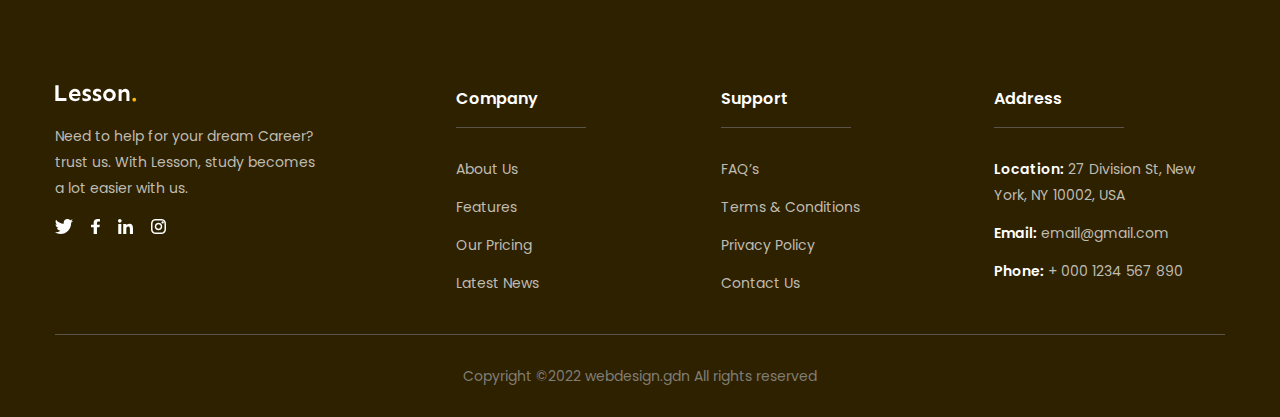
==== commit a8ed05e5: "Update speed for web" ====
--- a/index.html
+++ b/index.html
@@ -59,54 +59,61 @@
         <div class="main-content" id="Home">
           <!-- hero -->
           <div class="hero">
-            <div class="img-big">
-              <img
-                src="./assets/img/panda.jpg"
-                alt="Learn without limits and spread knowledge"
-                class="img"
-              />
-            </div>
-
-            <div class="info-img-big">
-              <div class="around-info">
-                <div class="row-info info1">
-                  <img
-                    src="./assets/img/icon-1.svg"
-                    alt="UI/UX Design"
-                    class="icon icon1"
-                  />
-                  <div class="sub-row">
-                    <span>20 Courses</span>
-                    <div class="sub-title">UI/UX Design</div>
-                  </div>
-                </div>
-
-                <div class="row-info info2">
-                  <img
-                    src="./assets/img/icon-2.svg"
-                    alt="Development"
-                    class="icon icon2"
-                  />
-                  <div class="sub-row">
-                    <span>20 Courses</span>
-                    <div class="sub-title">Development</div>
-                  </div>
-                </div>
-
-                <div class="row-info info3">
-                  <img
-                    src="./assets/img/icon-3.svg"
-                    alt="Marketing"
-                    class="icon icon3"
-                  />
-                  <div class="sub-row">
-                    <span>30 Courses</span>
-                    <div class="sub-title">Marketing</div>
-                  </div>
-                </div>
-              </div>
-            </div>
-
+            <div class="hero-left">
+              <div class="img-big">
+                <img
+                  src="./assets/img/panda.jpg"
+                  alt="Learn without limits and spread knowledge"
+                  class="img"
+                />
+              </div>
+
+              <div class="info-img-big">
+                <div class="around-info">
+                  <div class="row-info info1">
+                    <div class="icon-hero-left icon1">
+                      <img
+                        src="./assets/img/icon-1.svg"
+                        alt="UI/UX Design"
+                        class="icon"
+                      />
+                    </div>
+                    <div class="sub-row">
+                      <span>20 Courses</span>
+                      <div class="sub-title">UI/UX Design</div>
+                    </div>
+                  </div>
+
+                  <div class="row-info info2">
+                    <div class="icon-hero-left icon2">
+                      <img
+                        src="./assets/img/icon-2.svg"
+                        alt="Development"
+                        class="icon"
+                      />
+                    </div>
+                    <div class="sub-row">
+                      <span>20 Courses</span>
+                      <div class="sub-title">Development</div>
+                    </div>
+                  </div>
+
+                  <div class="row-info info3">
+                    <div class="icon-hero-left icon3">
+                      <img
+                        src="./assets/img/icon-3.svg"
+                        alt="Marketing"
+                        class="icon"
+                      />
+                    </div>
+                    <div class="sub-row">
+                      <span>30 Courses</span>
+                      <div class="sub-title">Marketing</div>
+                    </div>
+                  </div>
+                </div>
+              </div>
+            </div>
             <!-- info -->
             <div class="info">
               <h1 class="title">Learn without limits and spread knowledge.</h1>
@@ -117,21 +124,26 @@
               </p>
 
               <!-- cta -->
-              <div class="cta">
-                <div class="btn btn-cta">See Courses</div>
-                <a href="#!"
-                  ><img
-                    src="./assets/img/icon-video.svg"
-                    alt="See Courses"
-                    class="cta-img"
-                  />
-                </a>
-                <a href="#!" class="cta-video"><span>Watch Video</span></a>
-              </div>
-              <span class="desc desc-span">Recent engagement</span>
-              <div class="report">
-                <img src="./assets/img/report50k.svg" alt="report50k" />
-                <img src="./assets/img/report70k.svg" alt="report70k" />
+              <div class="hero-right">
+                <div class="cta">
+                  <div class="btn btn-cta">See Courses</div>
+
+                  <div class="button">
+                    <a href="#!"
+                      ><img
+                        src="./assets/img/play.svg"
+                        alt="See Courses"
+                        class="cta-img"
+                      />
+                    </a>
+                    <a href="#!" class="cta-video"><span>Watch Video</span></a>
+                  </div>
+                </div>
+                <span class="desc desc-span">Recent engagement</span>
+                <div class="report">
+                  <img src="./assets/img/report50k.svg" alt="report50k" />
+                  <img src="./assets/img/report70k.svg" alt="report70k" />
+                </div>
               </div>
             </div>
           </div>
--- a/assets/css/styles.css
+++ b/assets/css/styles.css
@@ -109,11 +109,27 @@
   position: relative;
   height: calc(100vh);
   background: #fffcf4;
+  padding: 56px 0 0 0;
 }
 
 .hero-wrap .hero {
   display: flex;
   justify-content: space-between;
+}
+
+.hero-left {
+  margin-bottom: 65px;
+  position: relative;
+  width: 48%;
+}
+
+.hero-right {
+  width: 52%;
+}
+.hero-right .button {
+  display: flex;
+  margin-left: 28px;
+  align-items: center;
 }
 
 .hero .img-big img {
@@ -154,13 +170,25 @@
 }
 
 .hero .info .cta .btn-cta {
-  padding: 17px 33px;
+  min-width: 180px;
+  width: 180px;
+  height: 64px;
+  color: #fff;
+
   text-align: center;
-  font-size: 1.8rem;
+  font-family: Poppins;
+  font-size: 18px;
+  font-style: normal;
   font-weight: 600;
   line-height: 30px; /* 166.667% */
   border-radius: 32px;
   background: #ffb900;
+  padding: 17px 0;
+}
+
+.hero .info .cta .btn-cta span {
+  position: unset;
+  z-index: 1;
 }
 
 .hero .img-big {
@@ -173,8 +201,10 @@
 
 .info .cta-img {
   display: inline-block;
-  margin-left: 28px;
-  margin-top: 17px;
+  background: #fff;
+  border-radius: 50%;
+  padding: 14px 15px;
+  align-items: center;
 }
 
 .info .cta-video {
@@ -182,9 +212,16 @@
   font-family: Poppins;
   font-size: 1.8rem;
   font-weight: 600;
+  margin-left: 14px;
+}
+
+.info .cta-video span {
+  display: inline-block;
+  width: 148px;
 }
 
 .info .report {
+  display: flex;
   margin-top: 8px;
 }
 
@@ -193,29 +230,38 @@
 }
 
 .hero .img-big img {
-  position: relative;
   border-radius: 24px;
 }
 
 .hero .info-img-big {
   display: block;
   position: absolute;
-  bottom: 19%;
-  left: 33%;
+  bottom: 48px;
+  right: 0;
   width: 270px;
-  height: 244px;
   border-radius: 12px;
   background: #fff;
   box-shadow: 0px 16px 32px 0px rgba(0, 0, 0, 0.05);
 }
 
-.info-img-big .icon {
+.info-img-big .icon-hero-left {
   max-width: 48px;
   max-height: 48px;
   padding: 12px;
-  background: #fff;
   border-radius: 50%;
   margin-right: 16px;
+}
+
+.icon-hero-left.icon1 {
+  background: #fff9e8;
+}
+
+.icon-hero-left.icon2 {
+  background: #fcefff;
+}
+
+.icon-hero-left.icon3 {
+  background: #ebeaff;
 }
 
 .around-info .row-info {
@@ -223,6 +269,7 @@
   align-content: space-between;
   flex-direction: row;
   max-width: 188px;
+  align-items: center;
 }
 
 .around-info .row-info.info1 {
@@ -253,18 +300,6 @@
   font-size: 1.8rem;
   font-weight: 600;
   line-height: 30px; /* 166.667% */
-}
-
-.around-info .icon1 {
-  background: #fff9e8;
-}
-
-.around-info .icon2 {
-  background: #fcefff;
-}
-
-.around-info .icon3 {
-  background: #ebeaff;
 }
 
 /* ==== Popular === */
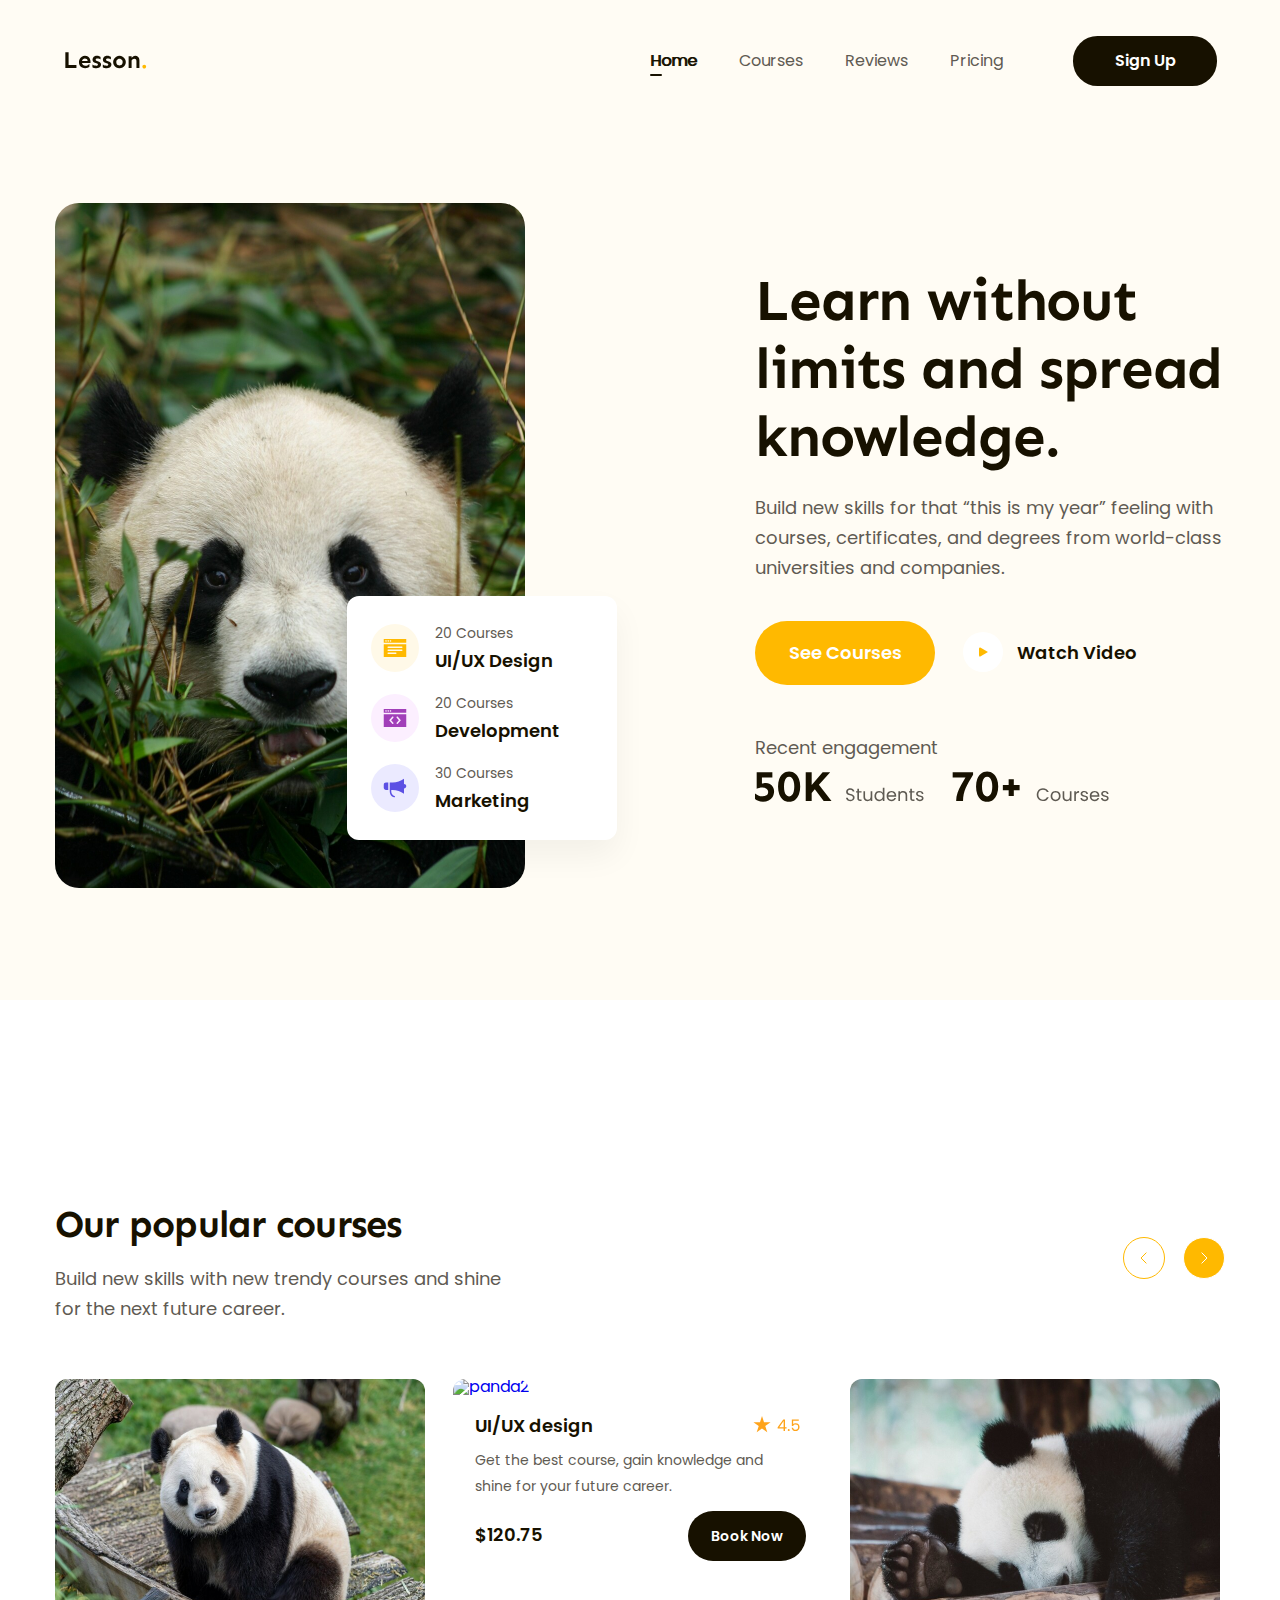
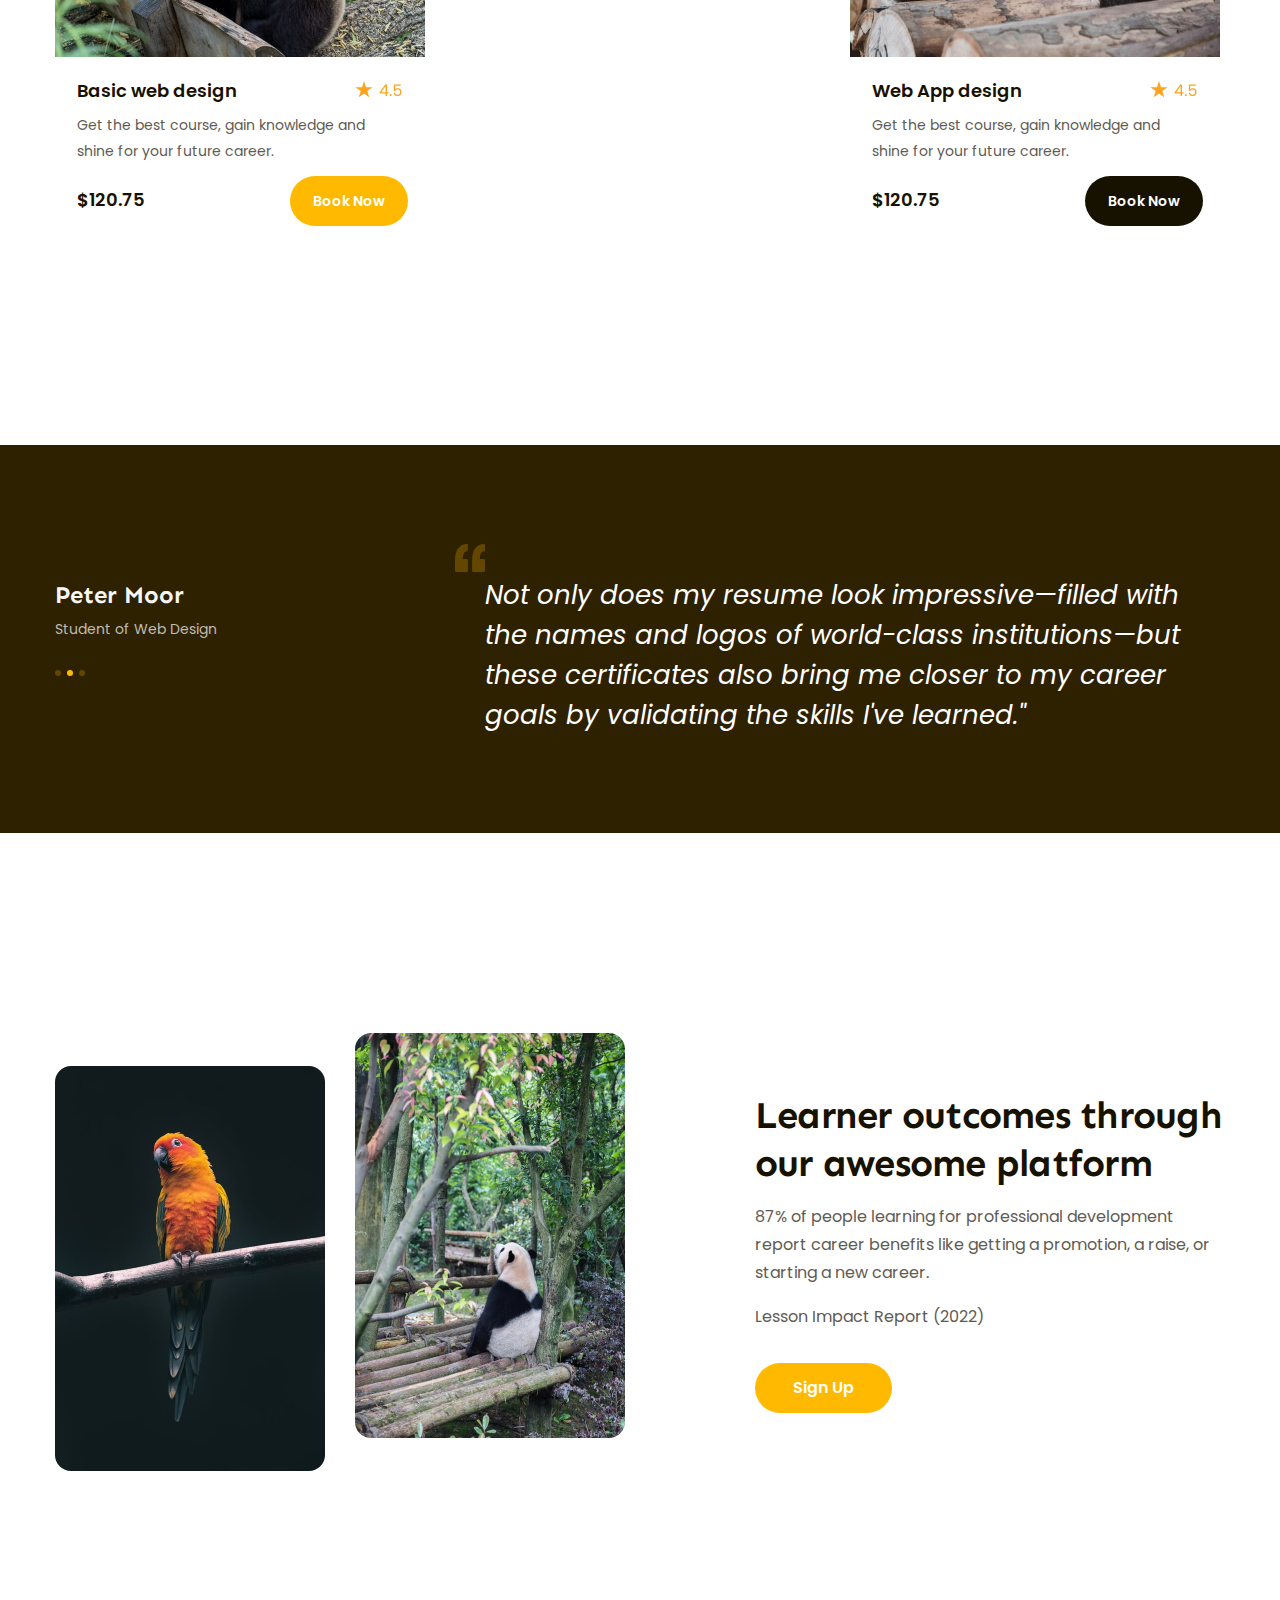
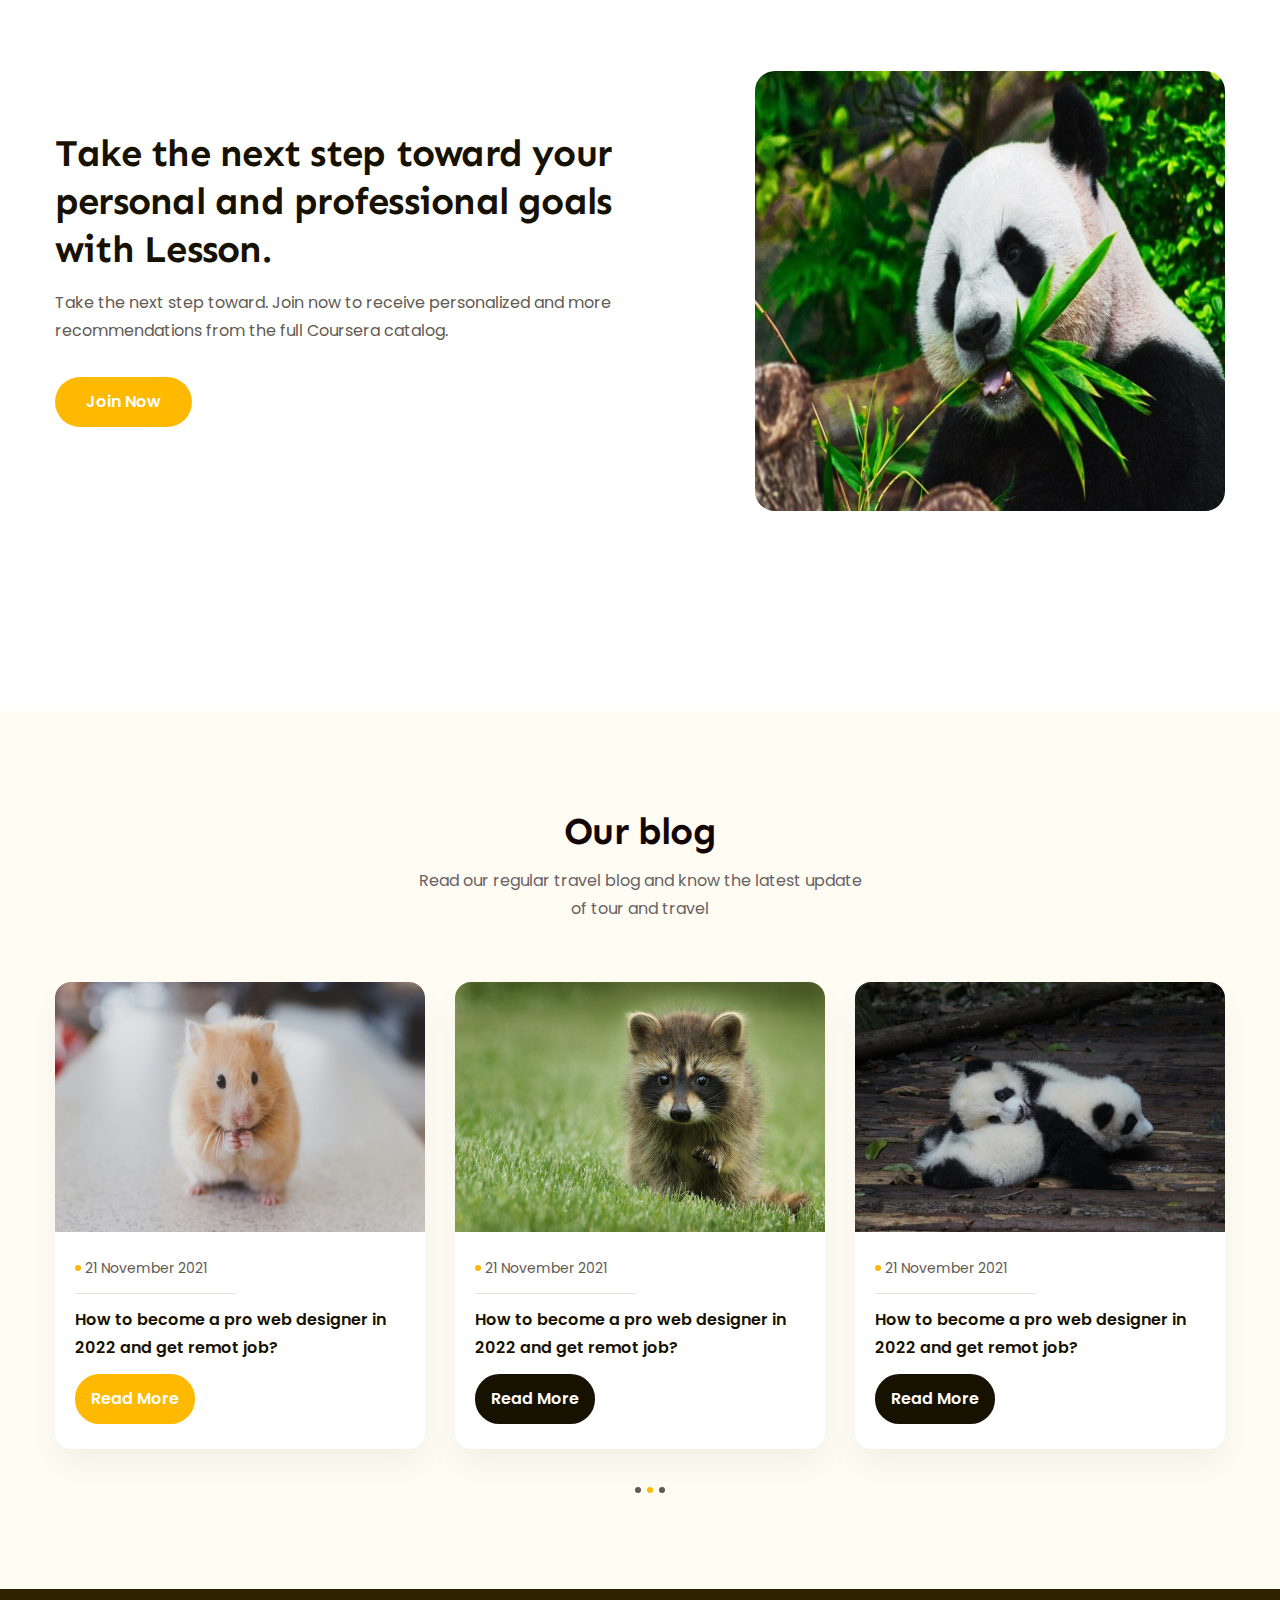
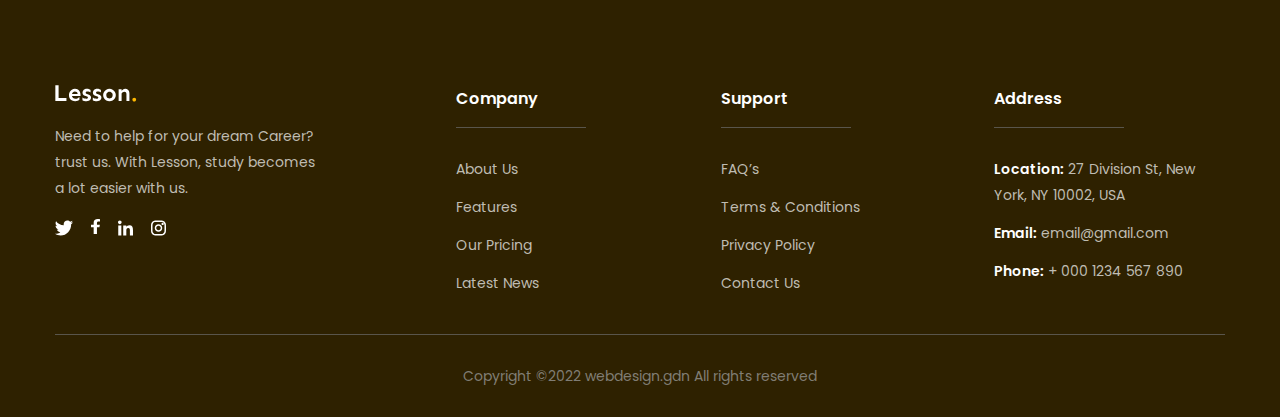
==== commit 2a708af6: "." ====
--- a/index.html
+++ b/index.html
@@ -424,11 +424,13 @@
               </p>
               <div class="contact">
                 <img src="./assets/img/Twitter.svg" alt="Twitter" class="img" />
-                <img
-                  src="./assets/img/Facebook.svg"
-                  alt="Facebook"
-                  class="img"
-                />
+                <a href="https://www.facebook.com/huusangvn" target="_blank">
+                  <img
+                    src="./assets/img/Facebook.svg"
+                    alt="Facebook"
+                    class="img"
+                  />
+                </a>
                 <img
                   src="./assets/img/Linkedin.svg"
                   alt="Linkedin"
@@ -446,7 +448,11 @@
               <div class="rectangle"></div>
               <ul class="list-items">
                 <li>
-                  <a href="#!">About Us</a>
+                  <a
+                    href="https://huusangvn.github.io/f8-hmtl-01/"
+                    target="_blank"
+                    >About Us</a
+                  >
                 </li>
                 <li>
                   <a href="#!">Features</a>
--- a/assets/css/styles.css
+++ b/assets/css/styles.css
@@ -195,6 +195,10 @@
   border-radius: 20px;
 }
 
+.hero .img-big .img {
+  display: block;
+}
+
 .info .desc-span {
   margin-top: 48px;
 }
@@ -489,7 +493,6 @@
   width: 740px;
   max-width: 740px;
   margin-left: 30px;
-  font-family: Poppins;
   color: #fff;
   font-size: 2.6rem;
   font-style: italic;
@@ -629,8 +632,6 @@
   line-height: 28px; /* 175% */
 }
 
-.blog .main-content .title .sub-title {
-}
 .blog .list-items {
   display: flex;
   justify-content: space-between;
